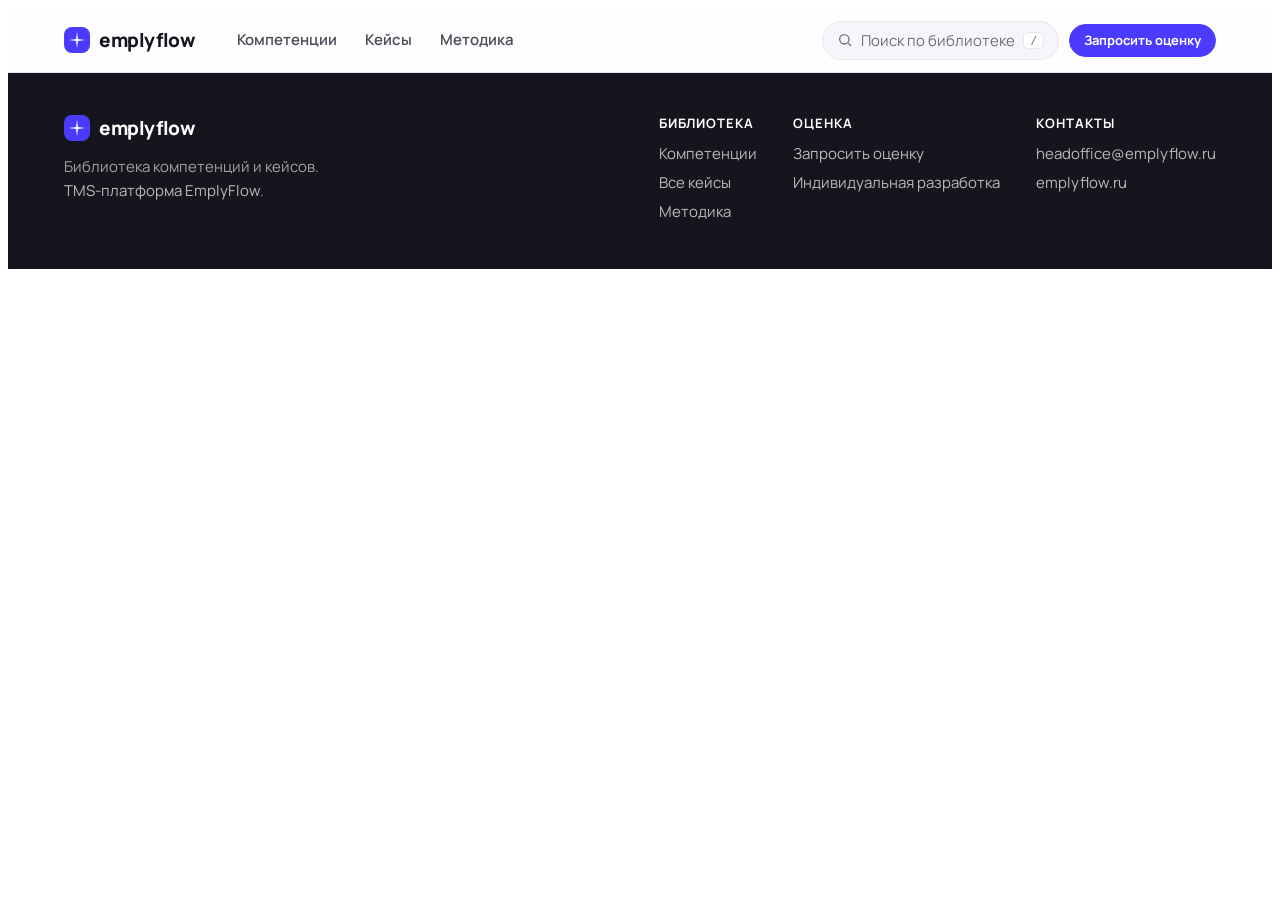
==== index.html @ b5dbe4a8 "Expand methodology page intro with development process detail Co-authored-by: Cursor <cursoragent@cu" ====
<!DOCTYPE html>
<!-- ============================================================================
  EmplyFlow Competency Hub — path routing under /hub/ (History API)
  ----------------------------------------------------------------------------
  Контент: hub-data.js (window.HUB_DATA). Публичный URL: https://emplyflow.ru/hub/
  Prerender: node scripts/prerender-hub.mjs
  ============================================================================ -->
<html lang="ru">
<head>
<meta charset="utf-8">
<meta name="viewport" content="width=device-width, initial-scale=1">
<title>Библиотека компетенций и кейсов для оценки персонала — EmplyFlow</title>
<meta name="description" content="Готовые модели компетенций, поведенческие индикаторы и рабочие ситуации для оценки сотрудников и руководителей в HR и T&D.">
<link rel="canonical" href="https://emplyflow.ru/hub/">
<meta property="og:type" content="website">
<meta property="og:site_name" content="EmplyFlow">
<meta property="og:locale" content="ru_RU">
<meta property="og:image" content="https://emplyflow.ru/hub/assets/og-default.png">
<meta name="google-site-verification" content="__GSC_TOKEN__">
<meta name="yandex-verification" content="__YV_TOKEN__">
<meta name="twitter:title" content="Библиотека компетенций и кейсов для оценки персонала — EmplyFlow">
<meta name="twitter:description" content="Готовые модели компетенций, поведенческие индикаторы и рабочие ситуации для оценки сотрудников и руководителей в HR и T&D.">
<meta name="twitter:image" content="https://emplyflow.ru/hub/assets/og-default.png">
<meta name="theme-color" content="#4a3bff">
<link rel="icon" href="/hub/assets/favicon.svg" type="image/svg+xml">
<link rel="icon" href="/hub/assets/favicon-32.png" sizes="32x32" type="image/png">
<link rel="icon" href="/hub/assets/favicon-16.png" sizes="16x16" type="image/png">
<link rel="apple-touch-icon" href="/hub/assets/apple-touch-icon.png">
<link rel="manifest" href="/hub/manifest.webmanifest">
<meta property="og:url" content="https://emplyflow.ru/hub/">
<meta property="og:title" content="Библиотека компетенций и кейсов для оценки персонала — EmplyFlow">
<meta property="og:description" content="Готовые модели компетенций, поведенческие индикаторы и рабочие ситуации для оценки сотрудников и руководителей в HR и T&D.">
<meta name="twitter:card" content="summary_large_image">
<link rel="preconnect" href="https://fonts.googleapis.com">
<link rel="preconnect" href="https://fonts.gstatic.com" crossorigin>
<link href="https://fonts.googleapis.com/css2?family=Manrope:wght@400;500;600;700;800&display=swap" rel="stylesheet">
<style>
/* ======================= TOKENS (see design-system.html §02) ======================= */
#efhub{
  --bg:#ffffff; --surface:#f6f6fa; --surface-2:#eeeef4;
  --ink:#16151d; --ink-2:#4c4b57; --ink-3:#6f6e7b; --line:#e6e6ee; --line-strong:#d5d5e0;
  --accent:#4a3bff; --accent-deep:#3a2cf0; --accent-tint:#edecff; --accent-ink:#2c22b8;
  --neutral-btn-bg:#16151d; --neutral-btn-ink:#ffffff;
  --k-ai:#0f9d94;--k-ai-tint:#e0f3f1;--k-ai-ink:#0b7a73;
  --k-crit:#4a72d0;--k-crit-tint:#e8edf9;--k-crit-ink:#3857a8;
  --k-adapt:#17a877;--k-adapt-tint:#e1f4ec;--k-adapt-ink:#10805a;
  --k-comm:#d55d76;--k-comm-tint:#fbe8ec;--k-comm-ink:#b03e57;
  --k-team:#7d5fd1;--k-team-tint:#eee9fb;--k-team-ink:#5f43ab;
  --f-hero:clamp(30px,5vw,46px);--f-h1:clamp(28px,4vw,40px);--f-h2:clamp(22px,2.4vw,28px);
  --f-h3:20px;--f-h4:17px;--f-body:17px;--f-sm:15px;--f-cap:13px;--f-eye:12px;
  --r-sm:10px;--r-md:14px;--r-lg:18px;--r-pill:999px;
  --measure:680px;
  --shadow-card:0 1px 2px rgba(20,18,45,.04),0 8px 24px -12px rgba(20,18,45,.18);
  --shadow-pop:0 12px 40px -8px rgba(20,18,45,.28);
  --ease:cubic-bezier(.2,.7,.2,1);
}
/* ======================= RESET (scoped) ======================= */
#efhub *{box-sizing:border-box}
#efhub{font-family:'Manrope',system-ui,-apple-system,'Segoe UI',Roboto,sans-serif;font-size:var(--f-body);
  line-height:1.6;color:var(--ink);background:var(--surface);-webkit-font-smoothing:antialiased}
#efhub h1,#efhub h2,#efhub h3,#efhub h4,#efhub h5,#efhub p{margin:0}
#efhub a{color:var(--accent-ink);text-decoration:none;cursor:pointer}
#efhub a:hover{color:var(--accent-deep)}
#efhub img{max-width:100%;display:block}
#efhub button{font-family:inherit}
#efhub :focus-visible{outline:2.5px solid var(--accent);outline-offset:2px;border-radius:6px}
#efhub ::selection{background:var(--accent-tint)}

/* ======================= TYPE ======================= */
#efhub .h-hero{font-size:var(--f-hero);font-weight:800;line-height:1.05;letter-spacing:-.02em}
#efhub .h1{font-size:var(--f-h1);font-weight:800;line-height:1.1;letter-spacing:-.02em}
#efhub .h2{font-size:var(--f-h2);font-weight:700;line-height:1.15;letter-spacing:-.01em}
#efhub .h3{font-size:var(--f-h3);font-weight:700;line-height:1.25}
#efhub .h4{font-size:var(--f-h4);font-weight:700;line-height:1.3}
#efhub .sm{font-size:var(--f-sm)} #efhub .cap{font-size:var(--f-cap);color:var(--ink-3)}
#efhub .eyebrow{font-size:var(--f-eye);font-weight:700;letter-spacing:.12em;text-transform:uppercase;color:var(--ink-3)}
#efhub .muted{color:var(--ink-2)} #efhub .measure{max-width:var(--measure)}

/* ======================= BUTTONS (visual code) ======================= */
#efhub .btn{display:inline-flex;align-items:center;justify-content:center;gap:8px;font-weight:700;
  font-size:var(--f-sm);line-height:1;padding:12px 18px;border-radius:var(--r-pill);border:1.5px solid transparent;
  cursor:pointer;white-space:nowrap;transition:all .15s var(--ease)}
#efhub .btn:active{transform:scale(.98)}
#efhub .btn svg{width:17px;height:17px;flex:none}
#efhub .btn--accent{background:var(--accent);color:#fff;border-color:var(--accent)}
#efhub .btn--accent:hover{background:var(--accent-deep);border-color:var(--accent-deep);color:#fff}
#efhub .btn--neutral{background:var(--neutral-btn-bg);color:#fff}
#efhub .btn--neutral:hover{background:#000;color:#fff}
#efhub .btn--ghost{background:transparent;color:var(--ink);border-color:var(--line-strong)}
#efhub .btn--ghost:hover{background:var(--surface-2);color:var(--ink)}
#efhub .btn--sm{padding:9px 14px;font-size:var(--f-cap)}
#efhub .btn--block{width:100%}

/* ======================= LABELS / CHIPS ======================= */
#efhub .klabel{display:inline-flex;align-items:center;gap:7px;font-size:var(--f-cap);font-weight:700;
  padding:4px 10px 4px 8px;border-radius:var(--r-pill);line-height:1.25;white-space:normal;max-width:100%;text-align:left;hyphens:auto}
#efhub .kdot{width:9px;height:9px;border-radius:50%;flex:none}
#efhub .k-ai{background:var(--k-ai-tint);color:var(--k-ai-ink)} #efhub .k-ai .kdot{background:var(--k-ai)}
#efhub .k-crit{background:var(--k-crit-tint);color:var(--k-crit-ink)} #efhub .k-crit .kdot{background:var(--k-crit)}
#efhub .k-adapt{background:var(--k-adapt-tint);color:var(--k-adapt-ink)} #efhub .k-adapt .kdot{background:var(--k-adapt)}
#efhub .k-comm{background:var(--k-comm-tint);color:var(--k-comm-ink)} #efhub .k-comm .kdot{background:var(--k-comm)}
#efhub .k-team{background:var(--k-team-tint);color:var(--k-team-ink)} #efhub .k-team .kdot{background:var(--k-team)}
#efhub .chip{display:inline-flex;align-items:center;gap:6px;font-size:var(--f-cap);font-weight:600;
  padding:5px 11px;border-radius:var(--r-pill);background:var(--surface-2);color:var(--ink-2);line-height:1.3}
#efhub .chip svg{width:14px;height:14px}

/* ======================= CARDS ======================= */
#efhub .card{background:var(--bg);border:1px solid var(--line);border-radius:var(--r-lg);box-shadow:var(--shadow-card)}
#efhub .comp-card{position:relative;display:flex;flex-direction:column;gap:13px;padding:22px;overflow:hidden;
  transition:transform .18s var(--ease),box-shadow .18s var(--ease);cursor:pointer}
#efhub .comp-card:hover{transform:translateY(-2px);box-shadow:var(--shadow-pop)}
#efhub .comp-card .accent-edge{position:absolute;top:0;left:0;right:0;height:4px}
#efhub .comp-card h3{font-size:var(--f-h3);font-weight:700;line-height:1.2}
#efhub .comp-card .desc{color:var(--ink-2);font-size:var(--f-sm);line-height:1.5;
  display:-webkit-box;-webkit-line-clamp:2;-webkit-box-orient:vertical;overflow:hidden}
#efhub .comp-card .meta{display:flex;flex-wrap:wrap;gap:6px 14px;font-size:var(--f-cap);color:var(--ink-3);font-weight:600}
#efhub .comp-card .meta b{color:var(--ink);font-weight:700}
#efhub .comp-card .actions{display:flex;gap:8px;margin-top:auto;padding-top:4px;flex-wrap:wrap}
#efhub .case-card{display:flex;flex-direction:column;gap:11px;padding:18px;min-width:0;max-width:100%;overflow:hidden;transition:transform .18s var(--ease),box-shadow .18s var(--ease);cursor:pointer}
#efhub .case-card:hover{transform:translateY(-2px);box-shadow:var(--shadow-pop)}
#efhub .case-card h4{font-size:var(--f-h4);font-weight:700;line-height:1.3;overflow-wrap:anywhere;
  display:-webkit-box;-webkit-line-clamp:2;-webkit-box-orient:vertical;overflow:hidden}
#efhub .case-card .cdesc{color:var(--ink-2);font-size:var(--f-sm);line-height:1.5;overflow-wrap:anywhere;
  display:-webkit-box;-webkit-line-clamp:2;-webkit-box-orient:vertical;overflow:hidden}
#efhub .case-card .chips{display:flex;flex-wrap:wrap;gap:6px}
#efhub .case-card .cfoot{display:flex;align-items:center;justify-content:space-between;gap:10px;margin-top:auto;padding-top:4px;flex-wrap:wrap}
#efhub .case-card .time{display:inline-flex;align-items:center;gap:5px;font-size:var(--f-cap);color:var(--ink-3);font-weight:600}
#efhub .case-card .time svg{width:14px;height:14px}
#efhub .case-card .learn{font-size:var(--f-sm);font-weight:700;color:var(--ink);display:inline-flex;align-items:center;gap:5px}
#efhub .case-card:hover .learn{color:#000}

/* ======================= APP SHELL ======================= */
#efhub .wrap{max-width:1200px;margin:0 auto;padding:0 24px}
#efhub .nav{position:sticky;top:0;z-index:30;background:rgba(255,255,255,.82);backdrop-filter:blur(12px);border-bottom:1px solid var(--line)}
#efhub .nav__in{max-width:1200px;margin:0 auto;padding:12px 24px;display:flex;align-items:center;gap:22px;min-width:0}
#efhub .brand{display:flex;align-items:center;gap:9px;font-weight:800;font-size:19px;letter-spacing:-.02em;color:var(--ink)}
#efhub .brand:hover{color:var(--ink)}
#efhub .brand .mk{width:26px;height:26px;border-radius:8px;background:var(--accent);display:grid;place-items:center;color:#fff}
#efhub .brand .mk svg{width:16px;height:16px}
#efhub .nav__links{display:flex;gap:4px;margin-left:8px;min-width:0;flex-shrink:1}
#efhub .nav__links a{color:var(--ink-2);font-weight:600;font-size:var(--f-sm);padding:8px 12px;border-radius:var(--r-sm)}
#efhub .nav__links a:hover{background:var(--surface-2);color:var(--ink)}
#efhub .nav__links a.on{color:var(--ink);background:var(--surface-2)}
#efhub .nav__right{margin-left:auto;display:flex;align-items:center;gap:10px;flex-shrink:0;min-width:0}
#efhub .nav__search{display:flex;align-items:center;gap:8px;background:var(--surface);border:1px solid var(--line);
  border-radius:var(--r-pill);padding:8px 14px;color:var(--ink-3);font-size:var(--f-sm);cursor:pointer;min-width:230px;max-width:100%;white-space:nowrap;flex-shrink:0}
#efhub .nav__cta{flex-shrink:0}
#efhub .nav__search span{overflow:hidden;text-overflow:ellipsis}
#efhub .nav__search:hover{border-color:var(--line-strong)}
#efhub .nav__search svg{width:16px;height:16px}
#efhub .nav__search kbd{margin-left:auto;font-size:11px;background:#fff;border:1px solid var(--line);border-radius:5px;padding:1px 6px;font-family:ui-monospace,Menlo,monospace}
#efhub .nav__burger{display:none}

/* ======================= SECTIONS ======================= */
#efhub .sec{padding:46px 0}
#efhub .sec--tight{padding:32px 0}
#efhub .sec-head{display:flex;align-items:flex-end;justify-content:space-between;gap:16px;margin-bottom:22px;flex-wrap:wrap}
#efhub .sec-head .lead{max-width:var(--measure)}
#efhub .sec-head h2{margin-bottom:6px}
#efhub .sec-head p{color:var(--ink-2);font-size:var(--f-sm)}
#efhub .link-more{font-weight:700;font-size:var(--f-sm);display:inline-flex;align-items:center;gap:5px;white-space:nowrap}

/* ---- HERO ---- */
#efhub .hero{background:linear-gradient(180deg,#fff,var(--surface));border-bottom:1px solid var(--line)}
#efhub .hero__in{display:grid;grid-template-columns:1.15fr .85fr;gap:48px;align-items:center;padding:56px 0 52px}
#efhub .hero h1{margin-bottom:16px}
#efhub .hero .sub{font-size:var(--f-h4);color:var(--ink-2);line-height:1.5;max-width:560px;margin-bottom:22px;font-weight:500}
#efhub .proof{display:flex;gap:26px;margin-bottom:24px;flex-wrap:wrap}
#efhub .proof .p b{display:block;font-size:32px;font-weight:800;line-height:1;letter-spacing:-.02em}
#efhub .proof .p span{font-size:var(--f-cap);color:var(--ink-3);font-weight:600}
#efhub .searchbar{display:flex;align-items:center;gap:10px;background:#fff;border:1.5px solid var(--line-strong);
  border-radius:var(--r-pill);padding:6px 6px 6px 18px;max-width:520px;margin-bottom:18px;box-shadow:var(--shadow-card)}
#efhub .searchbar svg{width:19px;height:19px;color:var(--ink-3);flex:none}
#efhub .searchbar input{flex:1;border:none;outline:none;font:inherit;font-size:var(--f-sm);background:transparent;color:var(--ink);min-width:0}
#efhub .hero__cta{display:flex;gap:10px;flex-wrap:wrap}
/* hero product preview (schematic indicator card — "показываем продукт") */
#efhub .preview{background:#fff;border:1px solid var(--line);border-radius:var(--r-lg);box-shadow:var(--shadow-pop);overflow:hidden}
#efhub .preview__top{padding:14px 18px;border-bottom:1px solid var(--line);display:flex;align-items:center;gap:10px;background:var(--surface)}
#efhub .preview__num{width:30px;height:30px;border-radius:8px;background:var(--k-ai-tint);color:var(--k-ai-ink);display:grid;place-items:center;font-weight:800;font-size:var(--f-cap)}
#efhub .preview__b{padding:16px 18px}
#efhub .preview__b .lab{font-size:11px;font-weight:700;text-transform:uppercase;letter-spacing:.08em;color:var(--ink-3);margin:12px 0 6px}
#efhub .preview__b .lab:first-child{margin-top:0}
#efhub .preview__b ul{margin:0;padding-left:16px;color:var(--ink-2);font-size:var(--f-sm)}
#efhub .preview__b li{margin-bottom:3px}
#efhub .mini-tabs{display:inline-flex;padding:3px;background:var(--surface-2);border-radius:var(--r-pill);gap:2px;margin-top:2px}
#efhub .mini-tabs span{font-size:11px;font-weight:700;padding:5px 12px;border-radius:var(--r-pill);color:var(--ink-3)}
#efhub .mini-tabs span.on{background:#fff;color:var(--ink);box-shadow:0 1px 3px rgba(20,18,45,.12)}
#efhub .preview__tag{position:absolute;font-size:11px}

/* ---- competency grid ---- */
#efhub .comp-grid{display:grid;grid-template-columns:repeat(3,1fr);gap:16px}

/* ---- popular strip ---- */
#efhub .hstrip{display:flex;gap:16px;overflow-x:auto;padding:4px 24px 16px;margin:0 -24px;scroll-snap-type:x mandatory}
#efhub .hstrip::-webkit-scrollbar{height:8px}
#efhub .hstrip::-webkit-scrollbar-thumb{background:var(--line-strong);border-radius:8px}
#efhub .hstrip .case-card{min-width:310px;max-width:310px;scroll-snap-align:start}

/* ---- подборки ---- */
#efhub .tiles{display:grid;grid-template-columns:repeat(5,1fr);gap:12px}
#efhub .tile{display:flex;flex-direction:column;justify-content:space-between;gap:18px;min-height:120px;
  padding:18px;border-radius:var(--r-md);background:#fff;border:1px solid var(--line);transition:all .16s var(--ease);color:var(--ink)}
#efhub .tile:hover{transform:translateY(-2px);box-shadow:var(--shadow-pop);color:var(--ink);border-color:var(--line-strong)}
#efhub .tile .tt{font-weight:700;font-size:var(--f-sm);line-height:1.3}
#efhub .tile .ar{width:30px;height:30px;border-radius:50%;background:var(--surface-2);display:grid;place-items:center;color:var(--ink);align-self:flex-start}
#efhub .tile .ar svg{width:16px;height:16px}

/* ---- методика ---- */
#efhub .method{display:grid;grid-template-columns:repeat(3,1fr);gap:16px;counter-reset:m}
#efhub .mstep{position:relative;padding:22px;background:#fff;border:1px solid var(--line);border-radius:var(--r-md)}
#efhub .mstep .mn{width:34px;height:34px;border-radius:10px;background:var(--ink);color:#fff;display:grid;place-items:center;font-weight:800;margin-bottom:12px}
#efhub .mstep h4{margin-bottom:6px}
#efhub .mstep p{font-size:var(--f-sm);color:var(--ink-2)}
#efhub .mstep .arrow{position:absolute;right:-19px;top:50%;transform:translateY(-50%);z-index:2;color:var(--line-strong);background:var(--surface);border-radius:50%}
#efhub .mstep .arrow svg{width:22px;height:22px}

/* ---- CTA + report (from design-system) ---- */
#efhub .cta{position:relative;background:var(--ink);color:#fff;border-radius:var(--r-lg);padding:34px;overflow:hidden;max-width:100%;box-sizing:border-box}
#efhub .cta .eyebrow{color:var(--accent-tint);opacity:.95}
#efhub .cta h3{color:#fff;font-size:var(--f-h2);font-weight:800;letter-spacing:-.01em;margin:8px 0 10px;max-width:560px}
#efhub .cta p{color:rgba(255,255,255,.72);max-width:560px;font-size:var(--f-sm)}
#efhub .cta .cta__actions{display:flex;flex-wrap:wrap;gap:10px;margin-top:20px}
#efhub .cta__glow{position:absolute;right:-60px;top:-60px;width:280px;height:280px;border-radius:50%;background:radial-gradient(circle,rgba(74,59,255,.55),transparent 70%);pointer-events:none;z-index:0}
#efhub .ai-2col{display:grid;grid-template-columns:1fr 1fr;gap:28px;align-items:center;min-width:0;width:100%;position:relative;z-index:1}
#efhub .ai-2col > *{min-width:0;max-width:100%}
#efhub .ai-steps{display:flex;flex-direction:column;gap:14px;margin:18px 0 22px}
#efhub .ai-steps .st{display:flex;gap:12px;align-items:flex-start}
#efhub .ai-steps .st .d{width:26px;height:26px;border-radius:50%;background:var(--accent-tint);color:var(--accent-ink);display:grid;place-items:center;font-weight:800;font-size:var(--f-cap);flex:none}
#efhub .ai-steps .st p{font-size:var(--f-sm);color:var(--ink-2)}
#efhub .report{background:var(--bg);border:1px solid var(--line);border-radius:var(--r-lg);overflow:hidden;box-shadow:var(--shadow-pop);color:var(--ink);min-width:0;max-width:100%;box-sizing:border-box}
#efhub .report__bar{display:flex;align-items:center;justify-content:space-between;gap:10px;padding:14px 18px;background:var(--surface);border-bottom:1px solid var(--line);flex-wrap:wrap}
#efhub .report__who{display:flex;align-items:center;gap:10px;min-width:0;flex:1 1 180px}
#efhub .report__who > div{min-width:0}
#efhub .report__ava{width:34px;height:34px;border-radius:50%;background:var(--accent-tint);color:var(--accent-ink);display:grid;place-items:center;font-weight:800;font-size:var(--f-cap);flex:none}
#efhub .report__badge{font-size:11px;font-weight:700;padding:4px 9px;border-radius:var(--r-pill);background:var(--accent);color:#fff;flex-shrink:0;white-space:nowrap}
#efhub .report__body{padding:16px 18px;min-width:0}
#efhub .rrow{display:grid;grid-template-columns:minmax(0,1fr) minmax(48px,64px) minmax(68px,82px);gap:8px 10px;align-items:center;padding:8px 0;border-bottom:1px solid var(--line)}
#efhub .rrow .rname{font-size:var(--f-cap);font-weight:600;line-height:1.3;color:var(--ink);overflow-wrap:anywhere}
#efhub .rbar{height:7px;border-radius:var(--r-pill);background:var(--surface-2);overflow:hidden}
#efhub .rbar span{display:block;height:100%;border-radius:var(--r-pill)}
#efhub .rlvl{font-size:11px;font-weight:700;text-align:right}
#efhub .rcols{display:grid;grid-template-columns:1fr 1fr;gap:10px;margin-top:14px}
#efhub .rcol{padding:12px;border-radius:var(--r-md);font-size:var(--f-cap);line-height:1.45}
#efhub .rcol.strong{background:var(--k-adapt-tint)} #efhub .rcol.grow{background:var(--k-team-tint)}
#efhub .rcol h5{margin:0 0 6px;font-size:11px;font-weight:800;text-transform:uppercase;letter-spacing:.06em}
#efhub .rcol.strong h5{color:var(--k-adapt-ink)} #efhub .rcol.grow h5{color:var(--k-team-ink)}
#efhub .rcol ul{margin:0;padding-left:15px;color:var(--ink-2)} #efhub .rcol li{margin-bottom:3px}

/* ---- FAQ ---- */
#efhub .faq{max-width:820px;margin:0 auto}
#efhub .qa{border-bottom:1px solid var(--line)}
#efhub .qa button{width:100%;display:flex;align-items:center;justify-content:space-between;gap:16px;text-align:left;
  padding:18px 0;background:none;border:none;cursor:pointer;font:inherit;font-size:var(--f-h4);font-weight:700;color:var(--ink)}
#efhub .qa .qi{flex:none;color:var(--ink-3);transition:transform .2s var(--ease)}
#efhub .qa[data-open="true"] .qi{transform:rotate(45deg)}
#efhub .qa .ans{display:none;padding:0 0 18px;color:var(--ink-2);font-size:var(--f-sm);max-width:var(--measure)}
#efhub .qa[data-open="true"] .ans{display:block}

/* ---- footer ---- */
#efhub .foot{background:var(--ink);color:rgba(255,255,255,.7);padding:40px 0}
#efhub .foot__in{display:flex;justify-content:space-between;gap:24px;flex-wrap:wrap;align-items:flex-start}
#efhub .foot .brand{color:#fff}
#efhub .foot a{color:rgba(255,255,255,.7)} #efhub .foot a:hover{color:#fff}
#efhub .foot__nav{display:flex;gap:36px;flex-wrap:wrap;font-size:var(--f-sm)}
#efhub .foot__nav b{display:block;color:#fff;margin-bottom:8px;font-size:var(--f-cap);text-transform:uppercase;letter-spacing:.08em}
#efhub .foot__nav a{display:block;margin-bottom:5px}

/* ---- search overlay ---- */
#efhub .ov{position:fixed;inset:0;z-index:60;display:none;background:rgba(20,18,45,.5);backdrop-filter:blur(4px);padding:80px 20px 20px}
#efhub .ov.on{display:block}
#efhub .ov__box{max-width:640px;margin:0 auto;background:#fff;border-radius:var(--r-lg);box-shadow:var(--shadow-pop);overflow:hidden;max-height:78vh;display:flex;flex-direction:column}
#efhub .ov__in{display:flex;align-items:center;gap:12px;padding:16px 20px;border-bottom:1px solid var(--line)}
#efhub .ov__in svg{width:20px;height:20px;color:var(--ink-3)}
#efhub .ov__in input{flex:1;border:none;outline:none;font:inherit;font-size:var(--f-h4);background:transparent}
#efhub .ov__in .esc{font-size:11px;background:var(--surface-2);border-radius:5px;padding:3px 7px;color:var(--ink-3);font-family:ui-monospace,Menlo,monospace}
#efhub .ov__res{overflow-y:auto;padding:8px}
#efhub .ov__grp{font-size:11px;font-weight:800;text-transform:uppercase;letter-spacing:.08em;color:var(--ink-3);padding:12px 12px 6px}
#efhub .ov__item{display:flex;align-items:center;gap:12px;padding:10px 12px;border-radius:var(--r-sm);cursor:pointer}
#efhub .ov__item:hover,#efhub .ov__item.sel{background:var(--surface)}
#efhub .ov__item .oi-t{font-weight:600;font-size:var(--f-sm)}
#efhub .ov__item .oi-s{font-size:var(--f-cap);color:var(--ink-3);display:-webkit-box;-webkit-line-clamp:1;-webkit-box-orient:vertical;overflow:hidden}
#efhub .ov__empty{padding:26px 20px;text-align:center}
#efhub .ov__empty p{color:var(--ink-2);font-size:var(--f-sm);margin-bottom:14px;max-width:420px;margin-inline:auto}

/* ---- sticky mobile CTA ---- */
#efhub .smcta{position:fixed;left:0;right:0;bottom:0;z-index:25;padding:12px 16px calc(12px + env(safe-area-inset-bottom));
  background:rgba(255,255,255,.94);backdrop-filter:blur(10px);border-top:1px solid var(--line);
  transform:translateY(120%);transition:transform .28s var(--ease);display:none}
#efhub .smcta.on{transform:translateY(0)}

/* ---- generic placeholder (routes built in later steps) ---- */
#efhub .ph{max-width:640px;margin:60px auto;text-align:center;padding:40px;background:#fff;border:1px dashed var(--line-strong);border-radius:var(--r-lg)}
#efhub .ph .badge{display:inline-block;font-size:var(--f-cap);font-weight:700;color:var(--accent-ink);background:var(--accent-tint);padding:4px 12px;border-radius:var(--r-pill);margin-bottom:14px}

/* ======================= COMPETENCY PAGE ======================= */
#efhub .crumbs{display:flex;flex-wrap:wrap;align-items:center;gap:7px;font-size:var(--f-cap);color:var(--ink-3);margin-bottom:16px}
#efhub .crumbs a{color:var(--ink-3);font-weight:600} #efhub .crumbs a:hover{color:var(--ink)}
#efhub .crumbs .sep{opacity:.5}
#efhub .chead{border-bottom:1px solid var(--line);background:linear-gradient(180deg,#fff,var(--surface))}
#efhub .chead__in{padding:28px 0 30px}
#efhub .chead h1{margin:12px 0 10px}
#efhub .chead .sub{font-size:var(--f-h4);color:var(--ink-2);max-width:720px;margin-bottom:16px;font-weight:500;line-height:1.5}
#efhub .cmetrics{display:flex;flex-wrap:wrap;gap:8px 18px;font-size:var(--f-sm);color:var(--ink-3);font-weight:600;margin-bottom:20px}
#efhub .cmetrics b{color:var(--ink)}
#efhub .chead__cta{display:flex;gap:10px;flex-wrap:wrap}
#efhub .clayout{display:grid;grid-template-columns:1fr 264px;gap:40px;align-items:start;padding:36px 0}
#efhub .cmain{min-width:0;max-width:760px}
#efhub .cblock{margin-bottom:36px;scroll-margin-top:76px}
#efhub .cblock>h2{margin-bottom:14px}
#efhub .cblock .measure p+p{margin-top:12px}
#efhub .cblock .measure{color:var(--ink-2)}
#efhub .whylist{list-style:none;margin:0;padding:0;display:flex;flex-direction:column;gap:12px}
#efhub .whylist li{display:flex;gap:12px;padding:14px 16px;background:#fff;border:1px solid var(--line);border-radius:var(--r-md);font-size:var(--f-sm);color:var(--ink-2)}
#efhub .whylist li .bullet{flex:none;width:8px;height:8px;border-radius:50%;background:var(--accent);margin-top:8px}
#efhub .applies{display:flex;flex-wrap:wrap;gap:8px}
#efhub .applies .chip{background:var(--surface-2);color:var(--ink-2);font-weight:600;padding:7px 13px;font-size:var(--f-sm)}

/* accordion */
#efhub .acc{border:1px solid var(--line);border-radius:var(--r-md);overflow:hidden;background:var(--bg)}
#efhub .acc+.acc{margin-top:10px}
#efhub .acc__head{display:flex;align-items:center;gap:14px;width:100%;text-align:left;padding:15px 18px;background:transparent;border:none;cursor:pointer;color:var(--ink);font:inherit}
#efhub .acc__head:hover{background:var(--surface)}
#efhub .acc__num{width:30px;height:30px;border-radius:8px;background:var(--surface-2);display:grid;place-items:center;font-size:var(--f-cap);font-weight:800;color:var(--ink-2);flex:none}
#efhub .acc__t{flex:1;min-width:0}
#efhub .acc__t .tt{font-size:var(--f-h4);font-weight:700;line-height:1.3}
#efhub .acc__t .ts{font-size:var(--f-sm);color:var(--ink-3);line-height:1.4;display:-webkit-box;-webkit-line-clamp:1;-webkit-box-orient:vertical;overflow:hidden}
#efhub .acc__chev{flex:none;color:var(--ink-3);transition:transform .2s var(--ease)}
#efhub .acc[data-open="true"] .acc__chev{transform:rotate(180deg)}
#efhub .acc__body{display:none;padding:2px 18px 20px 62px}
#efhub .acc[data-open="true"] .acc__body{display:block}
#efhub .acc__body>p{color:var(--ink-2);margin-bottom:12px}
#efhub .acc__body .lab{font-size:var(--f-cap);font-weight:700;text-transform:uppercase;letter-spacing:.08em;color:var(--ink-3);margin:16px 0 7px}
#efhub .acc__body ul{margin:0;padding-left:18px;color:var(--ink-2)}
#efhub .acc__body li{margin-bottom:4px}
#efhub .ltabs{display:inline-flex;padding:3px;background:var(--surface-2);border-radius:var(--r-pill);gap:2px;margin-top:4px}
#efhub .ltab{font:inherit;font-size:var(--f-cap);font-weight:700;padding:7px 15px;border-radius:var(--r-pill);border:none;background:transparent;color:var(--ink-3);cursor:pointer;transition:all .15s}
#efhub .ltab[aria-selected="true"]{background:#fff;color:var(--ink);box-shadow:0 1px 3px rgba(20,18,45,.12)}
#efhub .lpanel{margin-top:12px;padding:14px 16px;background:var(--surface);border-radius:var(--r-md);border-left:3px solid var(--line-strong);color:var(--ink-2);font-size:var(--f-sm);line-height:1.55}
#efhub .lpanel[data-lvl="low"]{border-left-color:#c9c9d4}
#efhub .lpanel[data-lvl="base"]{border-left-color:var(--k-crit)}
#efhub .lpanel[data-lvl="adv"]{border-left-color:var(--k-adapt)}

/* level summary table */
#efhub .ltable{border:1px solid var(--line);border-radius:var(--r-md);overflow:hidden;background:#fff}
#efhub .ltrow{display:grid;grid-template-columns:1.1fr 1fr 1fr 1fr;border-bottom:1px solid var(--line)}
#efhub .ltrow:last-child{border-bottom:none}
#efhub .ltrow.head{background:var(--surface)}
#efhub .ltrow.head .lt-c{font-size:var(--f-cap);font-weight:800;text-transform:uppercase;letter-spacing:.05em;color:var(--ink-3)}
#efhub .lt-c{padding:12px 14px;font-size:var(--f-cap);line-height:1.45;color:var(--ink-2);border-left:1px solid var(--line)}
#efhub .lt-c:first-child{border-left:none}
#efhub .lt-c.ind{font-weight:700;color:var(--ink);font-size:var(--f-sm);background:var(--surface)}
#efhub .lt-c .m{display:none}
#efhub .ltnote{font-size:var(--f-cap);color:var(--ink-3);margin-top:10px}

/* local case filter on competency page */
#efhub .cfilter{display:flex;flex-wrap:wrap;gap:16px 22px;padding:16px 18px;background:var(--surface);border:1px solid var(--line);border-radius:var(--r-md);margin-bottom:18px}
#efhub .cfilter .grp{display:flex;flex-direction:column;gap:7px}
#efhub .cfilter .grp>span{font-size:11px;font-weight:800;text-transform:uppercase;letter-spacing:.06em;color:var(--ink-3)}
#efhub .cfilter .opts{display:flex;flex-wrap:wrap;gap:6px}
#efhub .pill{font:inherit;font-size:var(--f-cap);font-weight:600;padding:6px 12px;border-radius:var(--r-pill);border:1.5px solid var(--line-strong);background:#fff;color:var(--ink-2);cursor:pointer;transition:all .12s}
#efhub .pill:hover{border-color:var(--ink-3)}
#efhub .pill[aria-pressed="true"]{border-color:var(--accent);background:var(--accent-tint);color:var(--accent-ink)}
#efhub .ccase-grid{display:grid;grid-template-columns:repeat(2,1fr);gap:14px}
#efhub .ccase-empty{padding:26px;text-align:center;border:1px dashed var(--line-strong);border-radius:var(--r-md);color:var(--ink-2);font-size:var(--f-sm)}

/* inline commercial */
#efhub .cta-inline{display:flex;align-items:center;justify-content:space-between;gap:20px;flex-wrap:wrap;background:var(--accent-tint);border:1px solid #d9d6ff;border-radius:var(--r-md);padding:20px 24px;min-width:0;max-width:100%;box-sizing:border-box}
#efhub .cta-inline .txt{font-weight:700;color:var(--accent-ink);min-width:0;flex:1 1 220px}
#efhub .cta-inline .txt span{display:block;font-weight:500;color:var(--ink-2);font-size:var(--f-sm)}
#efhub .cta-inline .btn{flex:none;max-width:100%}
#efhub .code-demo{display:grid;grid-template-columns:minmax(0,1fr) minmax(0,1fr);gap:16px;min-width:0;width:100%}
#efhub .code-demo > *{min-width:0;max-width:100%;box-sizing:border-box;overflow-wrap:anywhere}

/* sticky TOC */
#efhub .toc{position:sticky;top:76px}
#efhub .toc__card{background:#fff;border:1px solid var(--line);border-radius:var(--r-md);padding:16px;box-shadow:var(--shadow-card)}
#efhub .toc__card .eyebrow{margin-bottom:10px}
#efhub .toc__card a{display:block;font-size:var(--f-sm);color:var(--ink-2);font-weight:600;padding:6px 0;border-radius:6px}
#efhub .toc__card a:hover{color:var(--ink)}
#efhub .toc__card a.on{color:var(--accent-ink)}
#efhub .toc__card .btn{margin-top:14px}
#efhub .related-grid{display:grid;grid-template-columns:repeat(2,1fr);gap:14px}
#efhub .rel-card{display:flex;flex-direction:column;gap:8px;padding:18px;cursor:pointer}
#efhub .rel-card:hover{transform:translateY(-2px);box-shadow:var(--shadow-pop)}
#efhub .rel-card .rc-go{margin-top:auto;font-size:var(--f-sm);font-weight:700;color:var(--ink);display:inline-flex;align-items:center;gap:5px}

@media(max-width:960px){
  #efhub .clayout{grid-template-columns:1fr;gap:0}
  #efhub .toc{display:none}
  #efhub .cmain{max-width:none}
  #efhub .ccase-grid,#efhub .related-grid{grid-template-columns:repeat(2,1fr)}
}
@media(max-width:680px){
  #efhub .ccase-grid,#efhub .related-grid{grid-template-columns:1fr}
  #efhub .ltrow.head{display:none}
  #efhub .ltrow{grid-template-columns:1fr;border:1px solid var(--line);border-radius:var(--r-md);margin-bottom:12px}
  #efhub .lt-c{border-left:none;border-top:1px solid var(--line)}
  #efhub .lt-c:first-child{border-top:none}
  #efhub .lt-c.ind{border-radius:var(--r-md) var(--r-md) 0 0}
  #efhub .lt-c .m{display:inline-block;font-weight:800;font-size:11px;text-transform:uppercase;letter-spacing:.05em;margin-right:6px}
  #efhub .lt-c.lv-low .m{color:var(--ink-3)} #efhub .lt-c.lv-base .m{color:var(--k-crit-ink)} #efhub .lt-c.lv-adv .m{color:var(--k-adapt-ink)}
}

/* ======================= CASES CATALOG ======================= */
#efhub .cat__head{border-bottom:1px solid var(--line);background:linear-gradient(180deg,#fff,var(--surface));padding:28px 0 26px}
#efhub .cat__head h1{margin:10px 0 8px}
#efhub .cat__head p{color:var(--ink-2);font-size:var(--f-h4);max-width:640px;font-weight:500}
#efhub .cat{display:grid;grid-template-columns:256px 1fr;gap:32px;align-items:start;padding:28px 0 60px}
#efhub .fpanel{position:sticky;top:76px}
#efhub .fpanel__card{background:#fff;border:1px solid var(--line);border-radius:var(--r-md);box-shadow:var(--shadow-card);overflow:hidden}
#efhub .fpanel__top{display:flex;align-items:center;justify-content:space-between;padding:14px 16px;border-bottom:1px solid var(--line)}
#efhub .fpanel__top b{font-size:var(--f-sm)}
#efhub .fpanel__reset{font-size:var(--f-cap);font-weight:700;color:var(--accent-ink);background:none;border:none;cursor:pointer}
#efhub .fpanel__reset[disabled]{color:var(--ink-3);opacity:.5;cursor:default}
#efhub .fgrp{border-bottom:1px solid var(--line)}
#efhub .fgrp:last-child{border-bottom:none}
#efhub .fgrp__h{width:100%;display:flex;align-items:center;justify-content:space-between;padding:12px 16px;background:none;border:none;cursor:pointer;font:inherit;font-size:var(--f-sm);font-weight:700;color:var(--ink)}
#efhub .fgrp__h .cnt{font-size:var(--f-cap);font-weight:700;color:#fff;background:var(--accent);border-radius:var(--r-pill);padding:1px 8px;margin-left:auto;margin-right:8px}
#efhub .fgrp__h svg{width:16px;height:16px;color:var(--ink-3);transition:transform .2s var(--ease)}
#efhub .fgrp[data-open="false"] .fgrp__h svg{transform:rotate(-90deg)}
#efhub .fgrp__b{padding:0 10px 10px}
#efhub .fgrp[data-open="false"] .fgrp__b{display:none}
#efhub .fval{display:flex;align-items:center;gap:9px;width:100%;text-align:left;font:inherit;font-size:var(--f-sm);padding:7px 8px;border-radius:var(--r-sm);background:transparent;border:none;cursor:pointer;color:var(--ink-2);transition:background .12s}
#efhub .fval:hover{background:var(--surface)}
#efhub .fval .box{width:17px;height:17px;border-radius:5px;border:1.5px solid var(--line-strong);flex:none;display:grid;place-items:center;background:#fff}
#efhub .fval .box svg{width:12px;height:12px;color:#fff;opacity:0}
#efhub .fval .cnt{margin-left:auto;font-size:var(--f-cap);color:var(--ink-3);font-weight:600}
#efhub .fval[aria-checked="true"]{color:var(--ink);font-weight:600}
#efhub .fval[aria-checked="true"] .box{background:var(--accent);border-color:var(--accent)}
#efhub .fval[aria-checked="true"] .box svg{opacity:1}
#efhub .fval[disabled]{opacity:.4;cursor:not-allowed}
#efhub .fval[disabled]:hover{background:transparent}

#efhub .catmain{min-width:0}
#efhub .cattop{display:flex;align-items:center;justify-content:space-between;gap:12px;margin-bottom:14px;flex-wrap:wrap}
#efhub .catcount{font-size:var(--f-sm);color:var(--ink-2);font-weight:600}
#efhub .catcount b{color:var(--ink)}
#efhub .catsort{display:flex;align-items:center;gap:8px}
#efhub .catsort select{font:inherit;font-size:var(--f-cap);font-weight:600;padding:8px 12px;border:1.5px solid var(--line-strong);border-radius:var(--r-pill);background:#fff;color:var(--ink);cursor:pointer}
#efhub .achips{display:flex;flex-wrap:wrap;gap:8px;align-items:center;margin-bottom:18px}
#efhub .achip{display:inline-flex;align-items:center;gap:7px;font-size:var(--f-cap);font-weight:600;padding:5px 6px 5px 11px;border-radius:var(--r-pill);background:var(--accent-tint);color:var(--accent-ink);border:1px solid #d9d6ff}
#efhub .achip button{display:grid;place-items:center;width:18px;height:18px;border:none;border-radius:50%;background:rgba(44,34,184,.12);color:var(--accent-ink);cursor:pointer;padding:0}
#efhub .achip button:hover{background:rgba(44,34,184,.22)}
#efhub .achip button svg{width:11px;height:11px}
#efhub .achips .clearall{font-size:var(--f-cap);font-weight:700;color:var(--accent-ink);background:none;border:none;cursor:pointer}
#efhub .catgrid{display:grid;grid-template-columns:repeat(3,minmax(0,1fr));gap:16px}
#efhub .catempty{grid-column:1/-1;text-align:center;padding:48px 24px;background:#fff;border:1px dashed var(--line-strong);border-radius:var(--r-lg)}
#efhub .catempty .ic{width:52px;height:52px;border-radius:14px;background:var(--surface-2);display:grid;place-items:center;margin:0 auto 14px;color:var(--ink-3)}
#efhub .catempty h3{margin-bottom:8px}
#efhub .catempty p{color:var(--ink-2);font-size:var(--f-sm);max-width:440px;margin:0 auto 18px}
#efhub .catempty .acts{display:flex;gap:10px;justify-content:center;flex-wrap:wrap}

/* mobile filter trigger + bottom-sheet */
#efhub .fbar{display:none;position:sticky;top:60px;z-index:20;background:var(--surface);padding:10px 0;gap:8px}
#efhub .fbar .btn{flex:1}
#efhub .fbar .fbtn{position:relative}
#efhub .fbar .fbtn .cnt{position:absolute;top:-6px;right:-6px;font-size:11px;font-weight:800;background:var(--accent);color:#fff;border-radius:var(--r-pill);min-width:18px;height:18px;display:grid;place-items:center;padding:0 4px}
#efhub .sheet{position:fixed;inset:0;z-index:70;display:none}
#efhub .sheet.on{display:block}
#efhub .sheet__bg{position:absolute;inset:0;background:rgba(20,18,45,.5);backdrop-filter:blur(3px)}
#efhub .sheet__panel{position:absolute;left:0;right:0;bottom:0;max-height:88vh;background:#fff;border-radius:20px 20px 0 0;display:flex;flex-direction:column;transform:translateY(100%);transition:transform .3s var(--ease)}
#efhub .sheet.on .sheet__panel{transform:translateY(0)}
#efhub .sheet__top{display:flex;align-items:center;justify-content:space-between;padding:16px 18px 8px}
#efhub .sheet__grab{position:absolute;top:8px;left:50%;transform:translateX(-50%);width:40px;height:4px;border-radius:4px;background:var(--line-strong)}
#efhub .sheet__body{overflow-y:auto;padding:0 8px}
#efhub .sheet__foot{padding:12px 16px calc(12px + env(safe-area-inset-bottom));border-top:1px solid var(--line);display:flex;gap:10px}
#efhub .sheet__foot .btn{flex:1}

@media(max-width:960px){
  #efhub .cat{grid-template-columns:1fr;gap:0}
  #efhub .fpanel{display:none}
  #efhub .fbar{display:flex}
  #efhub .catgrid{grid-template-columns:repeat(2,1fr)}
}
@media(max-width:680px){
  #efhub .catgrid{grid-template-columns:1fr}
  #efhub .cat__head p{font-size:var(--f-sm)}
}

/* ======================= CASE PAGE ======================= */
#efhub .case__head{border-bottom:1px solid var(--line);background:linear-gradient(180deg,#fff,var(--surface));padding:26px 0 28px}
#efhub .case__head h1{font-size:clamp(26px,3.4vw,36px);font-weight:800;line-height:1.12;letter-spacing:-.02em;margin:12px 0 14px;max-width:820px}
#efhub .case__meta{display:flex;flex-wrap:wrap;gap:8px;align-items:center}
#efhub .case__meta .time{display:inline-flex;align-items:center;gap:5px;font-size:var(--f-cap);color:var(--ink-3);font-weight:600}
#efhub .case__meta .time svg{width:14px;height:14px}
#efhub .caselayout{display:grid;grid-template-columns:minmax(0,1fr) 300px;gap:40px;align-items:start;padding:34px 0 60px}
#efhub .casebody{min-width:0;max-width:720px;font-size:18px;line-height:1.6}
#efhub .casebody h2{font-size:var(--f-h3);font-weight:700;margin:30px 0 12px;letter-spacing:-.01em}
#efhub .casebody>section:first-child h2{margin-top:0}
#efhub .casebody p{color:var(--ink-2)}
#efhub .frame{border:1px solid var(--line);border-left:4px solid var(--k-ai);border-radius:var(--r-md);padding:18px 20px;background:#fff;margin:8px 0}
#efhub .frame .rl{font-size:var(--f-cap);font-weight:800;text-transform:uppercase;letter-spacing:.06em;color:var(--ink-3);margin-bottom:6px}
#efhub .frame p{color:var(--ink);font-size:var(--f-sm)}
#efhub .frame+.frame{margin-top:12px}
#efhub .inputlist{list-style:none;margin:0;padding:0;display:flex;flex-direction:column;gap:0}
#efhub .inputlist li{display:flex;gap:12px;padding:12px 0;border-bottom:1px solid var(--line);font-size:var(--f-sm);color:var(--ink-2)}
#efhub .inputlist li:last-child{border-bottom:none}
#efhub .inputlist li .n{flex:none;width:24px;height:24px;border-radius:7px;background:var(--surface-2);color:var(--ink-2);display:grid;place-items:center;font-size:var(--f-cap);font-weight:800}
#efhub .constraints{display:flex;flex-wrap:wrap;gap:8px}
#efhub .constraint{display:inline-flex;align-items:center;gap:7px;font-size:var(--f-sm);font-weight:600;padding:8px 14px;border-radius:var(--r-md);background:var(--surface);border:1px solid var(--line);color:var(--ink-2)}
#efhub .constraint svg{width:16px;height:16px;color:var(--ink-3);flex:none}
#efhub .checks{list-style:none;margin:0;padding:0;display:flex;flex-direction:column;gap:8px}
#efhub .checks li a{display:flex;align-items:center;gap:10px;padding:12px 14px;background:#fff;border:1px solid var(--line);border-radius:var(--r-md);color:var(--ink);font-size:var(--f-sm);font-weight:600;transition:all .14s var(--ease)}
#efhub .checks li a:hover{border-color:var(--k-ai);background:var(--k-ai-tint);color:var(--k-ai-ink)}
#efhub .checks li a .ci{flex:none;width:26px;height:26px;border-radius:7px;background:var(--k-ai-tint);color:var(--k-ai-ink);display:grid;place-items:center;font-size:11px;font-weight:800}
#efhub .checks li a .go{margin-left:auto;color:var(--ink-3)}
#efhub .fmt{padding:14px 16px;background:var(--surface);border-radius:var(--r-md);font-size:var(--f-sm);color:var(--ink-2)}
#efhub .caseactions{display:flex;gap:10px;flex-wrap:wrap;margin-top:8px}
#efhub .case-aside{position:sticky;top:76px;display:flex;flex-direction:column;gap:16px}
#efhub .case-cta{background:var(--ink);color:#fff;border-radius:var(--r-md);padding:22px;position:relative;overflow:hidden}
#efhub .case-cta .eyebrow{color:var(--accent-tint)}
#efhub .case-cta h3{color:#fff;font-size:var(--f-h4);font-weight:800;margin:8px 0 8px}
#efhub .case-cta p{color:rgba(255,255,255,.72);font-size:var(--f-cap);margin-bottom:16px}
#efhub .case-cta .glow{position:absolute;right:-40px;bottom:-40px;width:160px;height:160px;border-radius:50%;background:radial-gradient(circle,rgba(74,59,255,.5),transparent 70%)}
#efhub .aside-card{background:#fff;border:1px solid var(--line);border-radius:var(--r-md);padding:18px;box-shadow:var(--shadow-card)}
#efhub .aside-card .eyebrow{margin-bottom:10px}
#efhub .aside-card .krow{display:flex;justify-content:space-between;gap:10px;padding:7px 0;border-bottom:1px solid var(--line);font-size:var(--f-sm)}
#efhub .aside-card .krow:last-child{border-bottom:none}
#efhub .aside-card .krow span{color:var(--ink-3)} #efhub .aside-card .krow b{font-weight:600;text-align:right}
#efhub .variants{display:grid;grid-template-columns:repeat(2,1fr);gap:14px}
#efhub .variant{display:flex;flex-direction:column;gap:8px;padding:16px;cursor:pointer}
#efhub .variant:hover{transform:translateY(-2px);box-shadow:var(--shadow-pop)}
#efhub .variant .vdiff{font-size:var(--f-cap);font-weight:700;color:var(--accent-ink);background:var(--accent-tint);padding:3px 9px;border-radius:var(--r-pill);align-self:flex-start}
#efhub .variant h4{font-size:var(--f-sm);font-weight:700;line-height:1.3}
#efhub .toast{position:fixed;bottom:24px;left:50%;transform:translateX(-50%) translateY(20px);background:var(--ink);color:#fff;padding:12px 20px;border-radius:var(--r-pill);font-size:var(--f-sm);font-weight:600;opacity:0;pointer-events:none;transition:all .25s var(--ease);z-index:90}
#efhub .toast.on{opacity:1;transform:translateX(-50%) translateY(0)}
@media(max-width:960px){
  #efhub .caselayout{grid-template-columns:1fr;gap:24px}
  #efhub .case-aside{position:static;order:-1}
  #efhub .casebody{max-width:none}
}
@media(max-width:680px){
  #efhub .casebody{font-size:16px}
  #efhub .variants{grid-template-columns:1fr}
}

/* ======================= LEAD MODAL ======================= */
#efhub .backdrop{position:fixed;inset:0;background:rgba(20,18,45,.55);display:none;z-index:80;padding:20px;backdrop-filter:blur(3px);overflow-y:auto}
#efhub .backdrop.on{display:flex;align-items:flex-start;justify-content:center}
#efhub .modal{width:min(560px,100%);margin:auto;background:#fff;border-radius:var(--r-lg);box-shadow:var(--shadow-pop);overflow:hidden}
#efhub .modal__top{display:flex;align-items:flex-start;justify-content:space-between;gap:12px;padding:22px 24px 8px}
#efhub .modal__x{border:none;background:var(--surface-2);width:32px;height:32px;border-radius:50%;cursor:pointer;display:grid;place-items:center;color:var(--ink-2);flex:none}
#efhub .modal__x:hover{background:var(--line-strong)}
#efhub .modal__steps{display:flex;gap:6px;padding:0 24px 14px}
#efhub .modal__steps .s{flex:1;height:4px;border-radius:var(--r-pill);background:var(--surface-2)}
#efhub .modal__steps .s.on{background:var(--accent)}
#efhub .modal__b{padding:4px 24px 24px}
#efhub .field{margin-bottom:14px}
#efhub .field label{display:block;font-size:var(--f-cap);font-weight:700;margin-bottom:6px;color:var(--ink-2)}
#efhub .field label .req{color:var(--k-comm)}
#efhub .field input,#efhub .field textarea,#efhub .field select{width:100%;font:inherit;font-size:var(--f-sm);padding:11px 13px;border:1.5px solid var(--line-strong);border-radius:var(--r-sm);background:#fff;color:var(--ink)}
#efhub .field textarea{resize:vertical;min-height:72px}
#efhub .field input:focus,#efhub .field textarea:focus,#efhub .field select:focus{border-color:var(--accent);outline:none}
#efhub .field .hint{font-size:var(--f-cap);color:var(--ink-3);margin-top:5px}
#efhub .field .hint.warn{color:var(--k-comm-ink)}
#efhub .field .hint.err{color:#c0392b;font-weight:600}
#efhub .field.invalid input,#efhub .field.invalid textarea{border-color:#c0392b}
#efhub .frow{display:grid;grid-template-columns:1fr 1fr;gap:12px}
#efhub .seg{display:flex;flex-wrap:wrap;gap:7px}
#efhub .seg button{font:inherit;font-size:var(--f-cap);font-weight:600;padding:8px 13px;border-radius:var(--r-pill);border:1.5px solid var(--line-strong);background:#fff;color:var(--ink-2);cursor:pointer}
#efhub .seg button[aria-pressed="true"]{border-color:var(--accent);background:var(--accent-tint);color:var(--accent-ink)}
#efhub .checkbox{display:flex;gap:10px;align-items:flex-start;font-size:var(--f-cap);color:var(--ink-2);cursor:pointer}
#efhub .checkbox input{width:18px;height:18px;margin-top:2px;flex:none;accent-color:var(--accent)}
#efhub .modal__foot{display:flex;justify-content:space-between;align-items:center;gap:12px;margin-top:20px}
#efhub .lead-ctx{display:flex;flex-wrap:wrap;gap:8px;padding:12px;background:var(--surface);border-radius:var(--r-md);margin-bottom:16px}
#efhub .success{text-align:center;padding:14px 4px}
#efhub .success .sok{width:60px;height:60px;border-radius:50%;background:var(--k-adapt-tint);color:var(--k-adapt-ink);display:grid;place-items:center;margin:0 auto 16px}
#efhub .success .sok svg{width:30px;height:30px}
#efhub .success h3{margin-bottom:8px}
#efhub .success .sctx{background:var(--surface);border-radius:var(--r-md);padding:14px;margin:16px 0;text-align:left;font-size:var(--f-sm)}
#efhub .success .sctx div{display:flex;justify-content:space-between;gap:10px;padding:3px 0}
#efhub .success .sctx div span{color:var(--ink-3)}
#efhub .success .snext{display:flex;gap:10px;justify-content:center;flex-wrap:wrap;margin-top:8px}

/* skeletons */
#efhub .sk{background:linear-gradient(100deg,var(--surface-2) 30%,#f4f4f8 50%,var(--surface-2) 70%);background-size:200% 100%;animation:efsh 1.3s infinite linear;border-radius:8px}
@keyframes efsh{to{background-position:-200% 0}}

/* ======================= MOBILE NAV DRAWER ======================= */
#efhub .mnav{position:fixed;inset:0;z-index:75;display:none}
#efhub .mnav.on{display:block}
#efhub .mnav__bg{position:absolute;inset:0;background:rgba(20,18,45,.45);backdrop-filter:blur(3px)}
#efhub .mnav__panel{position:absolute;top:0;right:0;width:min(340px,88vw);height:100%;background:#fff;box-shadow:var(--shadow-pop);
  display:flex;flex-direction:column;padding:18px 18px calc(18px + env(safe-area-inset-bottom));transform:translateX(104%);transition:transform .28s var(--ease)}
#efhub .mnav.on .mnav__panel{transform:translateX(0)}
#efhub .mnav__top{display:flex;align-items:center;justify-content:space-between;margin-bottom:18px}
#efhub .mnav__x{border:none;background:var(--surface-2);width:36px;height:36px;border-radius:50%;cursor:pointer;display:grid;place-items:center;color:var(--ink-2)}
#efhub .mnav__links{display:flex;flex-direction:column;gap:4px;margin-bottom:18px}
#efhub .mnav__links a{font-weight:700;font-size:var(--f-h4);color:var(--ink);padding:12px 12px;border-radius:var(--r-md)}
#efhub .mnav__links a:hover,#efhub .mnav__links a.on{background:var(--surface);color:var(--ink)}
#efhub .mnav__actions{display:flex;flex-direction:column;gap:10px;margin-top:auto}

/* ======================= RESPONSIVE ======================= */
#efhub,#efhub main{overflow-x:clip}
#efhub .comp-grid,#efhub .catgrid,#efhub .ccase-grid,#efhub .related-grid,#efhub .variants{min-width:0}
#efhub .comp-card,#efhub .catmain,#efhub .cmain,#efhub .casebody{min-width:0;max-width:100%}
#efhub .chip{max-width:100%;white-space:normal;line-height:1.3}
#efhub .ov__item{min-width:0}
#efhub .ov__item > div{min-width:0;flex:1}
#efhub .ov__item .oi-t{overflow-wrap:anywhere}

@media(max-width:960px){
  #efhub .hero__in{grid-template-columns:1fr;gap:32px}
  #efhub .hero .preview{max-width:460px}
  #efhub .comp-grid{grid-template-columns:repeat(2,minmax(0,1fr))}
  #efhub .tiles{grid-template-columns:repeat(2,minmax(0,1fr))}
  #efhub .method{grid-template-columns:1fr}
  #efhub .mstep .arrow{display:none}
  #efhub .ai-2col{grid-template-columns:1fr;gap:20px}
  #efhub .code-demo{grid-template-columns:1fr}
  #efhub .report__bar{padding:12px 16px}
  #efhub .report__body{padding:12px 16px}
  #efhub .rrow{grid-template-columns:1fr;gap:6px;padding:10px 0}
  #efhub .rrow .rbar{width:100%}
  #efhub .rlvl{text-align:left;font-size:10px}
  #efhub .rcols{grid-template-columns:1fr}
  #efhub .catgrid{grid-template-columns:repeat(2,minmax(0,1fr))}
}
/* iPad / tablet: не обрезать поиск и CTA */
@media(max-width:1024px){
  #efhub .nav__in{padding:10px 16px;gap:10px}
  #efhub .brand{font-size:17px;flex:none}
  #efhub .nav__links{margin-left:0;gap:2px}
  #efhub .nav__links a{padding:7px 9px;font-size:14px}
  #efhub .nav__search{min-width:0;width:auto;max-width:150px;padding:8px 10px}
  #efhub .nav__search span{max-width:72px}
  #efhub .nav__search kbd{display:none}
  #efhub .nav__cta{padding:9px 12px;font-size:12px}
}
@media(max-width:900px){
  #efhub .nav__links{display:none}
  #efhub .nav__burger{display:grid;place-items:center;width:40px;height:40px;border:1px solid var(--line);border-radius:10px;background:#fff;cursor:pointer;flex:none}
  #efhub .nav__search{min-width:40px;width:40px;height:40px;padding:0;justify-content:center;flex:none;max-width:none}
  #efhub .nav__search span,#efhub .nav__search kbd{display:none}
  #efhub .nav__right{gap:8px;margin-left:auto}
  #efhub .nav__cta{display:inline-flex;padding:9px 12px;font-size:12px}
}
@media(max-width:680px){
  #efhub .wrap{padding:0 16px}
  #efhub .nav__in{padding:10px 16px;gap:8px}
  #efhub .nav__right{gap:8px}
  #efhub .nav__cta{display:none}
  #efhub .comp-grid,#efhub .tiles,#efhub .catgrid,#efhub .ccase-grid,#efhub .related-grid{grid-template-columns:1fr}
  #efhub .sec{padding:34px 0}
  #efhub .hero__in{padding:28px 0 32px}
  #efhub .hero .sub{font-size:var(--f-sm)}
  #efhub .proof{gap:18px}
  #efhub .proof .p b{font-size:26px}
  #efhub .searchbar{max-width:none;width:100%}
  #efhub .hstrip .case-card{min-width:min(280px,82vw);max-width:min(280px,82vw)}
  #efhub .rcols{grid-template-columns:1fr}
  #efhub .cta{padding:22px 16px}
  #efhub .cta h3{font-size:var(--f-h3);max-width:none;overflow-wrap:anywhere}
  #efhub .ai-2col{gap:18px}
  #efhub .cta .btn{width:100%}
  #efhub .code-demo{grid-template-columns:1fr;gap:12px}
  #efhub .cta-inline{flex-direction:column;align-items:stretch;gap:14px;padding:16px}
  #efhub .cta-inline .txt{flex:none}
  #efhub .cta-inline .btn{width:100%}
  #efhub .frow{grid-template-columns:1fr}
  #efhub .modal{width:100%;max-height:min(92vh,920px);display:flex;flex-direction:column;margin:auto 0 0;border-radius:18px 18px 0 0}
  #efhub .backdrop{padding:0;align-items:flex-end}
  #efhub .backdrop.on{align-items:flex-end}
  #efhub .modal__top,#efhub .modal__b{padding-left:16px;padding-right:16px}
  #efhub .modal__steps{padding-left:16px;padding-right:16px}
  #efhub .modal__b{overflow-y:auto;-webkit-overflow-scrolling:touch;padding-bottom:calc(20px + env(safe-area-inset-bottom))}
  #efhub .modal__foot{flex-wrap:wrap;gap:10px}
  #efhub .modal__foot .btn{width:100%}
  #efhub .field input,#efhub .field textarea,#efhub .field select{font-size:16px;padding:12px 13px}
  #efhub .seg button{font-size:13px;padding:9px 12px}
  #efhub .ov{padding:max(12px,env(safe-area-inset-top)) 12px 12px;align-items:stretch}
  #efhub .ov__box{max-height:min(88vh,720px);width:100%;border-radius:16px}
  #efhub .ov__in input{font-size:16px}
  #efhub .ov__in .esc{display:none}
  #efhub .smcta{display:block}
  #efhub main{padding-bottom:84px}
  #efhub .sheet__panel{max-height:92vh;padding-bottom:env(safe-area-inset-bottom)}
  #efhub .cattop{align-items:flex-start}
  #efhub .catsort{width:100%;justify-content:space-between}
  #efhub .catsort select{flex:1;min-width:0}
  #efhub .fbar select{max-width:48%;font-size:13px;padding:10px 12px;border-radius:var(--r-pill);border:1.5px solid var(--line-strong);background:#fff}
  #efhub .case__head h1{font-size:clamp(24px,7vw,32px);overflow-wrap:anywhere}
  #efhub .toast{left:16px;right:16px;transform:translateY(20px);text-align:center}
  #efhub .toast.on{transform:translateY(0)}
}
@media(max-width:400px){
  #efhub .wrap{padding:0 12px}
  #efhub .nav__in{padding:10px 12px}
  #efhub .case-card{padding:14px}
  #efhub .btn{padding:11px 14px}
}

/* ---- analytics consent (bottom bar, outside #efhub) ---- */
#efConsent{position:fixed;left:0;right:0;bottom:0;z-index:95;display:none;pointer-events:none;padding:0;margin:0}
#efConsent.on{display:block}
#efConsent .efConsent__card{pointer-events:auto;width:100%;max-width:none;margin:0;background:#fff;border:1px solid #e6e6ee;border-bottom:none;border-radius:16px 16px 0 0;box-shadow:0 -8px 32px -12px rgba(20,18,45,.28);padding:14px 16px calc(14px + env(safe-area-inset-bottom));transform:translateY(110%);opacity:1;transition:transform .28s cubic-bezier(.2,.7,.2,1)}
#efConsent.on .efConsent__card{transform:translateY(0)}
#efConsent .efConsent__in{max-width:720px;margin:0 auto;display:flex;align-items:center;justify-content:space-between;gap:14px;flex-wrap:wrap}
#efConsent p{margin:0;flex:1 1 220px;font-size:14px;color:#4c4b57;line-height:1.45;font-family:'Manrope',system-ui,-apple-system,'Segoe UI',sans-serif}
#efConsent a{color:#2c22b8;font-weight:600;text-decoration:none}
#efConsent .efConsent__actions{display:flex;flex:none}
#efConsent .efConsent__actions .btn{font-family:'Manrope',system-ui,-apple-system,'Segoe UI',sans-serif}
@media(max-width:680px){
  #efConsent{bottom:0}
  #efConsent .efConsent__in{flex-direction:column;align-items:stretch;gap:12px}
  #efConsent .efConsent__actions .btn{width:100%}
}
</style>
</head>
<body>
<div id="efhub">
  <!-- NAV -->
  <nav class="nav">
    <div class="nav__in">
      <a class="brand" href="/hub/"><span class="mk"><svg viewBox="0 0 24 24" fill="currentColor"><path d="M12 0L13.5 10.5 24 12 13.5 13.5 12 24 10.5 13.5 0 12 10.5 10.5z"/></svg></span>emplyflow</a>
      <div class="nav__links" id="navLinks">
        <a href="/hub/" data-nav="competencies">Компетенции</a>
        <a href="/hub/cases" data-nav="cases">Кейсы</a>
        <a href="/hub/methodology" data-nav="methodology">Методика</a>
      </div>
      <div class="nav__right">
        <button class="nav__search" id="searchTrigger" aria-label="Поиск">
          <svg viewBox="0 0 24 24" fill="none" stroke="currentColor" stroke-width="2"><circle cx="11" cy="11" r="7"/><path d="M21 21l-4-4"/></svg>
          <span>Поиск по библиотеке</span><kbd>/</kbd>
        </button>
        <button class="btn btn--accent btn--sm nav__cta" data-lead='{"source":"nav"}'>Запросить оценку</button>
        <button class="nav__burger" id="burger" aria-label="Меню" aria-expanded="false"><svg width="20" height="20" viewBox="0 0 24 24" fill="none" stroke="currentColor" stroke-width="2"><path d="M4 7h16M4 12h16M4 17h16"/></svg></button>
      </div>
    </div>
  </nav>

  <!-- MOBILE NAV -->
  <div class="mnav" id="mnav" hidden>
    <div class="mnav__bg" data-mnavclose></div>
    <div class="mnav__panel" role="dialog" aria-label="Меню">
      <div class="mnav__top">
        <a class="brand" href="/hub/" data-mnavclose><span class="mk"><svg viewBox="0 0 24 24" fill="currentColor"><path d="M12 0L13.5 10.5 24 12 13.5 13.5 12 24 10.5 13.5 0 12 10.5 10.5z"/></svg></span>emplyflow</a>
        <button class="mnav__x" data-mnavclose aria-label="Закрыть"><svg viewBox="0 0 24 24" width="16" height="16" fill="none" stroke="currentColor" stroke-width="2"><path d="M6 6l12 12M18 6L6 18"/></svg></button>
      </div>
      <div class="mnav__links" id="mnavLinks">
        <a href="/hub/" data-nav="competencies" data-mnavclose>Компетенции</a>
        <a href="/hub/cases" data-nav="cases" data-mnavclose>Кейсы</a>
        <a href="/hub/methodology" data-nav="methodology" data-mnavclose>Методика</a>
      </div>
      <div class="mnav__actions">
        <button class="btn btn--ghost btn--block" id="mnavSearch"><svg viewBox="0 0 24 24" width="17" height="17" fill="none" stroke="currentColor" stroke-width="2"><circle cx="11" cy="11" r="7"/><path d="M21 21l-4-4"/></svg>Поиск по библиотеке</button>
        <button class="btn btn--accent btn--block" data-lead='{"source":"mobile_nav"}' data-mnavclose>Запросить оценку</button>
      </div>
    </div>
  </div>

  <main id="view"><!-- routed content --></main>

  <!-- FOOTER -->
  <footer class="foot">
    <div class="wrap foot__in">
      <div style="max-width:280px">
        <a class="brand" href="/hub/" style="margin-bottom:12px"><span class="mk"><svg viewBox="0 0 24 24" fill="currentColor"><path d="M12 0L13.5 10.5 24 12 13.5 13.5 12 24 10.5 13.5 0 12 10.5 10.5z"/></svg></span>emplyflow</a>
        <p class="sm" style="color:rgba(255,255,255,.6)">Библиотека компетенций и кейсов. <a href="https://emplyflow.ru" target="_blank" rel="noopener">TMS-платформа EmplyFlow</a>.</p>
      </div>
      <div class="foot__nav">
        <div><b>Библиотека</b><a href="/hub/">Компетенции</a><a href="/hub/cases">Все кейсы</a><a href="/hub/methodology">Методика</a></div>
        <div><b>Оценка</b><a data-lead='{"source":"footer"}'>Запросить оценку</a><a data-lead='{"source":"footer_custom"}'>Индивидуальная разработка</a></div>
        <div><b>Контакты</b><a href="mailto:headoffice@emplyflow.ru">headoffice@emplyflow.ru</a><a href="https://emplyflow.ru" target="_blank" rel="noopener">emplyflow.ru</a></div>
      </div>
    </div>
  </footer>

  <!-- STICKY MOBILE CTA -->
  <div class="smcta" id="smcta"><button class="btn btn--accent btn--block" data-lead='{"source":"sticky_bar"}'>Пройти AI-тестирование</button></div>

  <!-- SEARCH OVERLAY -->
  <div class="ov" id="searchOv">
    <div class="ov__box">
      <div class="ov__in">
        <svg viewBox="0 0 24 24" fill="none" stroke="currentColor" stroke-width="2"><circle cx="11" cy="11" r="7"/><path d="M21 21l-4-4"/></svg>
        <input id="searchInput" placeholder="делегирование, промпт, конфликт в команде…" autocomplete="off">
        <span class="esc">esc</span>
      </div>
      <div class="ov__res" id="searchRes"></div>
    </div>
  </div>

  <!-- LEAD MODAL -->
  <div class="backdrop" id="leadBackdrop"><div class="modal" role="dialog" aria-modal="true" aria-label="Заявка на AI-тестирование" id="leadModal"></div></div>
  <div class="toast" id="toast"></div>

</div>

  <!-- ANALYTICS CONSENT (viewport-fixed bottom bar) -->
  <div id="efConsent" hidden role="dialog" aria-label="Cookies">
    <div class="efConsent__card">
      <div class="efConsent__in">
        <p>Мы используем cookies и собираем анонимную статистику, чтобы улучшать сайт. Подробнее в <a href="https://emplyflow.ru/privacy" target="_blank" rel="noopener noreferrer">политике конфиденциальности</a>.</p>
        <div class="efConsent__actions">
          <button type="button" class="btn btn--accent btn--sm" data-consent="grant">Принять</button>
        </div>
      </div>
    </div>
  </div>

<script>window.HUB_LEAD_ENDPOINT='https://script.google.com/macros/s/AKfycbwPSsRtsDOqa1U-d65K_bEtECTYT7F1RHJgwEvnZLSs83N_Fc0ZXfZaB3zljpsr9w-H/exec';</script>
<script>window.HUB_ANALYTICS_ENDPOINT='https://script.google.com/macros/s/AKfycbypUVgHUZR8PHjbrEtCsL54hP72ZooA28AmuXIcJv0ZmDWdct6tO5KOB6fWH6cb2Jaa/exec';</script>
<script>window.HUB_YM_ID=window.HUB_YM_ID||'__YM_ID__';</script>
<script src="/hub/hub-analytics.js"></script>
<script src="/hub/hub-data.js"></script>
<script>
(function(){
  var id=window.HUB_YM_ID;
  if(!id||id==='__YM_ID__')return;
  (function(m,e,t,r,i,k,a){m[i]=m[i]||function(){(m[i].a=m[i].a||[]).push(arguments);};m[i].l=1*new Date();
    for(var j=0;j<document.scripts.length;j++){if(document.scripts[j].src===r)return;}
    k=e.createElement(t);a=e.getElementsByTagName(t)[0];k.async=1;k.src=r;a.parentNode.insertBefore(k,a);
  })(window,document,'script','https://mc.yandex.ru/metrika/tag.js','ym');
  ym(id,'init',{clickmap:true,trackLinks:true,accurateTrackBounce:true,webvisor:false});
})();
</script>
<script>
(function(){
  var D = window.HUB_DATA;
  var view = document.getElementById('view');
  var COMP = {}; D.competencies.forEach(function(c){COMP[c.id]=c;});
  var CASE = {}; D.cases.forEach(function(c){CASE[c.id]=c;});
  var HA = window.HubAnalytics;
  function haTrack(name, props){ if(HA && HA.track) HA.track(name, props || {}); }
  function haIds(){ return (HA && HA.getIds) ? HA.getIds() : {visitor_id:'', session_id:''}; }
  function labelName(id){return {universal:'Универсальный',it:'IT и цифровые продукты',industry:'Промышленность',retail:'Ритейл',finance:'Финансовые услуги',prof:'Профессиональные услуги',gov:'Госсектор'}[id]||id;}
  function roleName(r){return {spec:'Специалист',head:'Руководитель',senior:'Старший руководитель'}[r]||r;}
  function diffName(d){return {base:'Базовый',adv:'Продвинутый',expert:'Экспертный'}[d]||d;}
  function esc(s){return (s||'').replace(/&/g,'&amp;').replace(/</g,'&lt;').replace(/>/g,'&gt;');}
  var clockSVG='<svg viewBox="0 0 24 24" fill="none" stroke="currentColor" stroke-width="2"><circle cx="12" cy="12" r="9"/><path d="M12 7v5l3 2"/></svg>';
  var arrowSVG='<svg viewBox="0 0 24 24" fill="none" stroke="currentColor" stroke-width="2"><path d="M5 12h14M13 6l6 6-6 6"/></svg>';

  /* ---------- reusable card renderers [REUSE across screens/steps] ---------- */
  function caseCard(c){
    var comp=COMP[c.comp];
    var chips=[roleName(c.role),labelName(c.industry[0]),diffName(c.difficulty)];
    return '<article class="card case-card" data-go="/hub/cases/'+c.id+'">'
      +'<span class="klabel k-'+comp.color+'"><span class="kdot"></span>'+esc(comp.title)+'</span>'
      +'<h4>'+esc(c.title)+'</h4>'
      +'<p class="cdesc">'+esc(c.sd)+'</p>'
      +'<div class="chips">'+chips.map(function(x){return '<span class="chip">'+esc(x)+'</span>';}).join('')+'</div>'
      +'<div class="cfoot"><span class="time">'+clockSVG+c.duration+' мин</span><span class="learn">Изучить кейс →</span></div>'
    +'</article>';
  }
  function compCard(c){
    return '<article class="card comp-card" data-go="/hub/competencies/'+c.id+'">'
      +'<div class="accent-edge" style="background:var(--k-'+c.color+')"></div>'
      +'<span class="klabel k-'+c.color+'" style="align-self:flex-start"><span class="kdot"></span>'+esc(c.title)+'</span>'
      +'<h3>'+esc(c.title)+'</h3>'
      +'<p class="desc">'+esc(c.short)+'</p>'
      +'<div class="meta"><span><b>'+c.indicatorCount+'</b> индикаторов</span><span><b>'+c.caseCount+'</b> кейсов</span><span>'+esc(c.roles)+'</span></div>'
      +'<div class="actions">'
        +'<a class="btn btn--neutral btn--sm" href="/hub/competencies/'+c.id+'">Изучить компетенцию</a>'
      +'</div>'
    +'</article>';
  }

  /* ======================= HOME (Hub) ======================= */
  function renderHome(){
    var s=D.stats;
    var comps=D.competencies.map(compCard).join('');
    var pop=D.popular.map(function(id){return caseCard(CASE[id]);}).join('');
    var faq=D.faq.map(function(q,i){return '<div class="qa" data-open="'+(i===0?'true':'false')+'"><button aria-expanded="'+(i===0)+'" data-faq>'+esc(q[0])+'<span class="qi"><svg width="20" height="20" viewBox="0 0 24 24" fill="none" stroke="currentColor" stroke-width="2"><path d="M12 5v14M5 12h14"/></svg></span></button><div class="ans">'+esc(q[1])+'</div></div>';}).join('');
    var tiles=[
      ['Кейсы для руководителей','/hub/cases?role=head'],
      ['Оценка ИИ-навыков','/hub/cases?competency=ai-readiness'],
      ['Конфликты и сложные разговоры','/hub/cases?situation=conflict'],
      ['Для промышленности','/hub/cases?industry=industry'],
      ['Кейсы на 5 минут','/hub/cases?duration=5']
    ].map(function(t){return '<a class="tile" href="'+t[1]+'"><span class="tt">'+t[0]+'</span><span class="ar">'+arrowSVG+'</span></a>';}).join('');

    view.innerHTML =
    /* HERO */
    '<section class="hero"><div class="wrap"><div class="hero__in">'
      +'<div>'
        +'<div class="eyebrow" style="margin-bottom:14px">Открытый каталог</div>'
        +'<h1 class="h-hero">Библиотека компетенций и кейсов EmplyFlow</h1>'
        +'<p class="sub">Готовые модели компетенций, поведенческие индикаторы и рабочие ситуации для оценки сотрудников и руководителей.</p>'
        +'<div class="proof">'
          +'<div class="p"><b>'+s.competencies+'</b><span>компетенций</span></div>'
          +'<div class="p"><b>'+s.indicators+'</b><span>индикаторов</span></div>'
          +'<div class="p"><b>'+s.cases+'</b><span>готовых кейсов</span></div>'
        +'</div>'
        +'<div class="searchbar" id="heroSearch"><svg viewBox="0 0 24 24" fill="none" stroke="currentColor" stroke-width="2"><circle cx="11" cy="11" r="7"/><path d="M21 21l-4-4"/></svg><input placeholder="делегирование, промпт, конфликт в команде…" readonly></div>'
        +'<div class="hero__cta">'
          +'<a class="btn btn--neutral" href="#compCatalog">Смотреть компетенции</a>'
          +'<button class="btn btn--ghost" data-lead=\'{"source":"hero"}\'>Запросить оценку сотрудников</button>'
        +'</div>'
      +'</div>'
      /* product preview — schematic indicator card */
      +'<div class="preview">'
        +'<div class="preview__top"><span class="preview__num">И3</span><div><div style="font-weight:700;font-size:var(--f-sm)">Ставит задачу ИИ: промпт-мышление</div><div class="cap">Готовность к использованию ИИ</div></div></div>'
        +'<div class="preview__b">'
          +'<div class="lab">Как это выглядит в работе</div>'
          +'<ul><li>Задаёт роль, контекст, цель, формат, ограничения</li><li>Переформулирует, если результат не подошёл</li></ul>'
          +'<div class="lab">Уровни проявления</div>'
          +'<div class="mini-tabs"><span>Низкий</span><span>Базовый</span><span class="on">Продвинутый</span></div>'
          +'<p class="sm muted" style="margin-top:10px">Запрос структурирован: контекст, цель, формат, критерии, ограничения. При неудачном результате меняет постановку, а не повторяет её.</p>'
        +'</div>'
      +'</div>'
    +'</div></div></section>'

    /* CATALOG */
    +'<section class="sec" id="compCatalog"><div class="wrap">'
      +'<div class="sec-head"><div class="lead"><h2 class="h2">Каталог компетенций</h2><p>Пять моделей, готовых к применению. Изучить можно бесплатно.</p></div></div>'
      +'<div class="comp-grid">'+comps+'</div>'
    +'</div></section>'

    /* POPULAR */
    +'<section class="sec sec--tight" style="background:var(--bg);border-top:1px solid var(--line);border-bottom:1px solid var(--line)"><div class="wrap">'
      +'<div class="sec-head"><div class="lead"><h2 class="h2">Популярные кейсы</h2><p>Рабочие ситуации, которые чаще всего изучают HR за последние 30 дней.</p></div><a class="link-more" href="/hub/cases">Все 40 кейсов '+arrowSVG+'</a></div>'
      +'<div class="hstrip">'+pop+'</div>'
    +'</div></section>'

    /* ПОДБОРКИ */
    +'<section class="sec"><div class="wrap">'
      +'<div class="sec-head"><div class="lead"><h2 class="h2">Быстрый старт</h2><p>Не знаете, с чего начать? Готовые подборки под популярные запросы.</p></div></div>'
      +'<div class="tiles">'+tiles+'</div>'
    +'</div></section>'

    /* МЕТОДИКА */
    +'<section class="sec" style="background:var(--bg);border-top:1px solid var(--line);border-bottom:1px solid var(--line)"><div class="wrap">'
      +'<div class="sec-head"><div class="lead"><h2 class="h2">Методика EmplyFlow</h2><p>Каждый кейс разрабатывается по регламентам и принципам: от генерации ИИ до валидации экспертом‑тренером.</p></div><a class="link-more" href="/hub/methodology">Подробно о методике '+arrowSVG+'</a></div>'
      +'<div class="method">'
        +'<div class="mstep"><div class="mn">1</div><h4>Компетенция</h4><p>Что именно оцениваем и почему это важно в 2026 году — модель, а не набор вопросов.</p><span class="arrow">'+arrowSVG+'</span></div>'
        +'<div class="mstep"><div class="mn">2</div><h4>Поведенческие индикаторы</h4><p>6–7 наблюдаемых проявлений с описанием трёх уровней — что видно в работе.</p><span class="arrow">'+arrowSVG+'</span></div>'
        +'<div class="mstep"><div class="mn">3</div><h4>Рабочая ситуация</h4><p>Реалистичный кейс, где эти индикаторы проявляются в действии, а не в словах.</p></div>'
      +'</div>'
    +'</div></section>'

    /* AI BLOCK + REPORT */
    +'<section class="sec"><div class="wrap"><div class="cta"><div class="cta__glow"></div>'
      +'<div class="ai-2col">'
        +'<div>'
          +'<div class="eyebrow">AI-тестирование · Кейси</div>'
          +'<h3>Вы можете провести оценку по кейсам с помощью ИИ.</h3>'
          +'<div class="ai-steps">'
            +'<div class="st"><span class="d">1</span><p style="color:rgba(255,255,255,.8)">Кейси проводит интервью по кейсам и задаёт уточняющие вопросы.</p></div>'
            +'<div class="st"><span class="d">2</span><p style="color:rgba(255,255,255,.8)">Оценивает поведение по индикаторам компетенции.</p></div>'
            +'<div class="st"><span class="d">3</span><p style="color:rgba(255,255,255,.8)">Собирает персональный отчёт с сильными сторонами и зонами развития.</p></div>'
          +'</div>'
          +'<button class="btn btn--accent" data-lead=\'{"source":"hub_ai"}\'>Запросить оценку сотрудников</button>'
        +'</div>'
        +'<div class="report">'
          +'<div class="report__bar"><div class="report__who"><div class="report__ava">А.</div><div><div style="font-weight:700;font-size:var(--f-sm);color:var(--ink)">Аналитик · обезличенный отчёт</div><div class="cap">Готовность к использованию ИИ</div></div></div><span class="report__badge">Фрагмент</span></div>'
          +'<div class="report__body">'
            +'<div class="rrow"><div class="rname">Понимает возможности и ограничения ИИ</div><div class="rbar"><span style="width:82%;background:var(--k-adapt)"></span></div><div class="rlvl" style="color:var(--k-adapt-ink)">Продвинутый</div></div>'
            +'<div class="rrow"><div class="rname">Ставит задачу ИИ: промпт-мышление</div><div class="rbar"><span style="width:60%;background:var(--k-crit)"></span></div><div class="rlvl" style="color:var(--k-crit-ink)">Базовый</div></div>'
            +'<div class="rrow"><div class="rname">Проверяет результат работы ИИ</div><div class="rbar"><span style="width:80%;background:var(--k-adapt)"></span></div><div class="rlvl" style="color:var(--k-adapt-ink)">Продвинутый</div></div>'
            +'<div class="rrow"><div class="rname">Учитывает безопасность данных</div><div class="rbar"><span style="width:36%;background:var(--k-team)"></span></div><div class="rlvl" style="color:var(--k-team-ink)">Низкий</div></div>'
            +'<div class="rcols"><div class="rcol strong"><h5>Сильные стороны</h5><ul><li>Делит задачу на «отдам модели» и «оставлю за собой».</li><li>Описывает процедуру проверки цифр.</li></ul></div><div class="rcol grow"><h5>Зоны развития</h5><ul><li>Не поднимает вопрос контура инструмента.</li><li>Промпт без критериев качества.</li></ul></div></div>'
          +'</div>'
        +'</div>'
      +'</div>'
    +'</div></div></section>'

    /* FAQ */
    +'<section class="sec" style="background:var(--bg);border-top:1px solid var(--line)"><div class="wrap">'
      +'<div class="sec-head" style="justify-content:center;text-align:center"><div class="lead"><h2 class="h2">Частые вопросы</h2></div></div>'
      +'<div class="faq">'+faq+'</div>'
      +'<div style="text-align:center;margin-top:32px"><p class="muted sm" style="margin-bottom:14px">Готовы измерить компетенции у своих сотрудников?</p><button class="btn btn--accent" data-lead=\'{"source":"faq"}\'>Запросить оценку сотрудников</button></div>'
    +'</div></section>';

    setMeta('Библиотека компетенций и кейсов для оценки персонала — EmplyFlow','Готовые модели компетенций, поведенческие индикаторы и рабочие ситуации для оценки сотрудников и руководителей в HR и T&D.',{ogType:'website'});
  }

  /* ======================= COMPETENCY PAGE [REUSE: this template generates all 5 competency pages; later each can move to its own Tilda page with own URL/SEO] ======================= */
  var chevSVG='<svg viewBox="0 0 24 24" width="20" height="20" fill="none" stroke="currentColor" stroke-width="2"><path d="M6 9l6 6 6-6"/></svg>';
  var cCaseState=null, cCaseComp=null;

  function indAcc(ind,i){
    return '<div class="acc" data-open="'+(i===0)+'">'
      +'<button class="acc__head" data-acc aria-expanded="'+(i===0)+'">'
        +'<span class="acc__num">'+ind.n+'</span>'
        +'<span class="acc__t"><span class="tt">'+esc(ind.title)+'</span><span class="ts">'+esc(ind.short)+'</span></span>'
        +'<span class="acc__chev">'+chevSVG+'</span>'
      +'</button>'
      +'<div class="acc__body">'
        +'<p>'+esc(ind.desc)+'</p>'
        +((ind.behaviour&&ind.behaviour.length)?('<div class="lab">Как это выглядит в работе</div><ul>'+ind.behaviour.map(function(b){return '<li>'+esc(b)+'</li>';}).join('')+'</ul>'):'')
        +(ind.work?('<div class="lab">Связь с рабочими задачами</div><p style="margin-bottom:0">'+esc(ind.work)+'</p>'):'')
        +'<div class="lab">Уровни проявления</div>'
        +'<div class="ltabs" role="tablist">'
          +'<button class="ltab" role="tab" data-ltab="low" aria-selected="false">Низкий</button>'
          +'<button class="ltab" role="tab" data-ltab="base" aria-selected="true">Базовый</button>'
          +'<button class="ltab" role="tab" data-ltab="adv" aria-selected="false">Продвинутый</button>'
        +'</div>'
        +'<div class="lpanel" data-lvl="base">'+esc(ind.levels.base)+'</div>'
        +'<span hidden data-low="'+encodeURIComponent(ind.levels.low)+'" data-base="'+encodeURIComponent(ind.levels.base)+'" data-adv="'+encodeURIComponent(ind.levels.adv)+'"></span>'
      +'</div></div>';
  }

  function renderCompetency(id){
    var c=COMP[id]; if(!c){renderHome();return;}
    var full=!!(c.indicators&&c.indicators.length);
    cCaseComp=id; cCaseState={role:[],industry:[],difficulty:[]};

    var toc=[];
    if(full){toc.push(['about','Что это'],['why','Почему это важно'],['indicators','Индикаторы'],['levels','Уровни']);}
    toc.push(['cases','Кейсы'],['related','Смежные']);
    var tocHTML=toc.map(function(t){return '<a href="#'+t[0]+'" data-toclink="'+t[0]+'">'+t[1]+'</a>';}).join('');

    var blocks='';
    if(full){
      blocks+='<section class="cblock" id="about"><h2 class="h2">Что это за компетенция</h2><div class="measure"><p>'+esc(c.full)+'</p></div></section>';
      blocks+='<section class="cblock" id="why"><h2 class="h2">Почему это важно оценивать</h2><ul class="whylist">'+c.why.map(function(w){return '<li><span class="bullet"></span><span>'+esc(w)+'</span></li>';}).join('')+'</ul></section>';
      blocks+='<section class="cblock"><h2 class="h2">Где применяется</h2><div class="applies">'+c.applies.map(function(a){return '<span class="chip">'+esc(a)+'</span>';}).join('')+'</div></section>';
      blocks+='<section class="cblock" id="indicators"><h2 class="h2">Поведенческие индикаторы</h2>'
        +'<p class="muted sm measure" style="margin-bottom:16px">Разверните индикатор, чтобы увидеть описание, как он выглядит в работе, и три уровня проявления.</p>'
        +c.indicators.map(indAcc).join('')+'</section>';
      blocks+='<section class="cblock" id="levels"><h2 class="h2">Как выглядит компетенция на трёх уровнях</h2>'
        +'<div class="ltable"><div class="ltrow head"><div class="lt-c">Индикатор</div><div class="lt-c">Низкий</div><div class="lt-c">Базовый</div><div class="lt-c">Продвинутый</div></div>'
        +c.indicators.map(function(ind){return '<div class="ltrow"><div class="lt-c ind">'+ind.n+'. '+esc(ind.title)+'</div>'
          +'<div class="lt-c lv-low"><span class="m">Низкий</span>'+esc(ind.levels.low)+'</div>'
          +'<div class="lt-c lv-base"><span class="m">Базовый</span>'+esc(ind.levels.base)+'</div>'
          +'<div class="lt-c lv-adv"><span class="m">Продвинутый</span>'+esc(ind.levels.adv)+'</div></div>';}).join('')
        +'</div><p class="ltnote">Публичные «мягкие» формулировки. Баллы, веса и правила расчёта — только внутри платформы оценки.</p></section>';
    } else {
      blocks+='<section class="cblock"><div class="ccase-empty" style="text-align:left;padding:20px 22px"><b>Полная модель этой компетенции публикуется следующей волной.</b><p class="sm" style="margin-top:6px">Индикаторы, уровни и описания собираются по той же методике, что и «Готовность к использованию ИИ». Кейсы этой компетенции уже доступны ниже.</p></div></section>';
    }

    blocks+='<section class="cblock" id="cases"><h2 class="h2">Кейсы по компетенции</h2>'
      +'<div class="cfilter" id="cfilter"></div>'
      +'<div class="ccase-grid" id="ccaseGrid"></div></section>';

    blocks+='<section class="cblock"><div class="cta-inline"><div class="txt">Хотите не просто изучить компетенцию, а оценить её у сотрудника?<span>Кейси проведёт интервью по кейсам и соберёт отчёт по '+c.indicatorCount+' индикаторам за 25 минут.</span></div><button class="btn btn--accent" data-lead=\'{"source":"competency","competency":"'+id+'"}\'>Пройти AI-тестирование</button></div></section>';

    var rel=(c.related||[]).map(function(rid){var r=COMP[rid];if(!r)return '';return '<article class="card rel-card" data-go="/hub/competencies/'+r.id+'"><span class="klabel k-'+r.color+'" style="align-self:flex-start"><span class="kdot"></span>'+esc(r.title)+'</span><p class="sm muted" style="line-height:1.45">'+esc(r.short)+'</p><span class="rc-go">Изучить '+arrowSVG+'</span></article>';}).join('');
    blocks+='<section class="cblock" id="related"><h2 class="h2">Смежные компетенции</h2><div class="related-grid">'+rel+'</div></section>';

    view.innerHTML=
      '<section class="chead"><div class="wrap chead__in">'
        +'<nav class="crumbs"><a href="/hub/">Библиотека</a><span class="sep">→</span><span>'+esc(c.title)+'</span></nav>'
        +'<span class="klabel k-'+c.color+'"><span class="kdot"></span>'+esc(c.title)+'</span>'
        +'<h1 class="h1">'+esc(c.title)+'</h1>'
        +'<p class="sub">'+esc(c.subtitle)+'</p>'
        +'<div class="cmetrics"><span><b>'+c.indicatorCount+'</b> индикаторов</span><span><b>'+c.caseCount+'</b> кейсов</span><span>'+esc(c.roles)+'</span></div>'
        +'<div class="chead__cta"><button class="btn btn--accent" data-lead=\'{"source":"competency","competency":"'+id+'"}\'>Пройти AI-тестирование по компетенции</button>'
        +'<button class="btn btn--ghost" data-pdf-comp="'+id+'">Скачать модель в PDF</button></div>'
      +'</div></section>'
      +'<div class="wrap"><div class="clayout"><div class="cmain">'+blocks+'</div>'
      +'<aside class="toc"><div class="toc__card"><div class="eyebrow">На странице</div>'+tocHTML+'<button class="btn btn--accent btn--block btn--sm" data-lead=\'{"source":"competency_toc","competency":"'+id+'"}\'>Пройти AI-тестирование</button></div></aside>'
      +'</div></div>';

    renderCompFilter(); renderCompCases(); initTocSpy();
    setMeta(c.title+' — модель компетенции, индикаторы и уровни | EmplyFlow', c.subtitle||c.short,{ogType:'article'});
  }

  function renderCompFilter(){
    var cases=D.cases.filter(function(x){return x.comp===cCaseComp;});
    function group(key,label){
      var counts={}; cases.forEach(function(c){(key==='industry'?c.industry:[c[key]]).forEach(function(v){counts[v]=(counts[v]||0)+1;});});
      var order=D.filters[key];
      var opts=order.filter(function(o){return counts[o[0]];}).map(function(o){
        var on=cCaseState[key].indexOf(o[0])>=0;
        return '<button class="pill" data-cfilter="'+key+'" data-val="'+o[0]+'" aria-pressed="'+on+'">'+esc(o[1])+' · '+counts[o[0]]+'</button>';});
      return '<div class="grp"><span>'+label+'</span><div class="opts">'+opts.join('')+'</div></div>';
    }
    document.getElementById('cfilter').innerHTML=group('role','Роль')+group('industry','Отрасль')+group('difficulty','Сложность');
  }
  function renderCompCases(){
    var cases=D.cases.filter(function(x){return x.comp===cCaseComp;});
    var f=cCaseState;
    var out=cases.filter(function(c){
      if(f.role.length&&f.role.indexOf(c.role)<0)return false;
      if(f.difficulty.length&&f.difficulty.indexOf(c.difficulty)<0)return false;
      if(f.industry.length&&!f.industry.some(function(v){return c.industry.indexOf(v)>=0;}))return false;
      return true;
    });
    var grid=document.getElementById('ccaseGrid');
    if(!out.length){grid.innerHTML='<div class="ccase-empty" style="grid-column:1/-1">По выбранным параметрам среди кейсов этой компетенции ничего нет. <a data-cclear>Сбросить фильтры</a></div>';}
    else grid.innerHTML=out.map(caseCard).join('');
  }
  function toggleCompFilter(pill){
    var key=pill.getAttribute('data-cfilter'), val=pill.getAttribute('data-val');
    var arr=cCaseState[key], i=arr.indexOf(val);
    if(i>=0)arr.splice(i,1); else arr.push(val);
    renderCompFilter(); renderCompCases();
  }
  var tocObserver=null;
  function initTocSpy(){
    if(tocObserver)tocObserver.disconnect();
    var links=[].slice.call(document.querySelectorAll('[data-toclink]'));
    if(!links.length)return;
    tocObserver=new IntersectionObserver(function(ents){
      ents.forEach(function(en){ if(en.isIntersecting){ links.forEach(function(l){l.classList.toggle('on',l.getAttribute('data-toclink')===en.target.id);}); } });
    },{rootMargin:'-30% 0px -60% 0px'});
    links.forEach(function(l){var el=document.getElementById(l.getAttribute('data-toclink'));if(el)tocObserver.observe(el);});
  }

  /* ======================= CASES CATALOG [REUSE: FilterPanel+grid; each competency page reuses caseCard + a subset of these filters] ======================= */
  var CAT_KEYS=['competency','role','industry','difficulty','situation','format','duration'];
  var CAT_LABELS={competency:'Компетенция',role:'Роль',industry:'Отрасль',difficulty:'Сложность',situation:'Ситуация',format:'Формат',duration:'Длительность'};
  var catState=null, catSort='popular';
  function compOpts(){return D.competencies.map(function(c){return [c.id,c.title];});}
  function optsFor(key){return key==='competency'?compOpts():D.filters[key];}
  function valLabel(key,val){var o=optsFor(key).filter(function(x){return String(x[0])===String(val);})[0];return o?o[1]:val;}
  function caseHasVal(c,key,val){
    if(key==='competency')return c.comp===val;
    if(key==='industry')return c.industry.indexOf(val)>=0;
    if(key==='duration')return String(c.duration)===String(val);
    return String(c[key])===String(val);
  }
  function matchExcept(c,exceptKey){
    return CAT_KEYS.every(function(k){
      if(k===exceptKey)return true;
      var sel=catState[k]; if(!sel.length)return true;
      return sel.some(function(v){return caseHasVal(c,k,v);});
    });
  }
  function filteredCases(){
    var out=D.cases.filter(function(c){return matchExcept(c,null);});
    if(catSort==='duration')out=out.slice().sort(function(a,b){return a.duration-b.duration;});
    else { var pop=D.popular; out=out.slice().sort(function(a,b){var ia=pop.indexOf(a.id),ib=pop.indexOf(b.id);ia=ia<0?99:ia;ib=ib<0?99:ib;return ia-ib;}); }
    return out;
  }
  function catCount(key,val){var base=D.cases.filter(function(c){return matchExcept(c,key);});return base.filter(function(c){return caseHasVal(c,key,val);}).length;}
  function activeCount(){return CAT_KEYS.reduce(function(n,k){return n+catState[k].length;},0);}
  function updateCasesMeta(){
    var n=activeCount();
    var caseN=D.cases.length;
    if(n>=2){
      setMeta('Каталог кейсов — EmplyFlow','40 рабочих ситуаций по компетенциям для оценки сотрудников.',{noindex:true,canonical:ORIGIN+BASE+'/cases',ogType:'website'});
    } else if(n===1){
      var key=null,val=null;
      CAT_KEYS.forEach(function(k){if(catState[k].length===1 && !key){key=k;val=catState[k][0];}});
      var q=key?key+'='+encodeURIComponent(val):'';
      setMeta('Кейсы для оценки сотрудников: '+caseN+' рабочих ситуаций — EmplyFlow','40 рабочих ситуаций по компетенциям для оценки сотрудников.',{canonical:ORIGIN+BASE+'/cases'+(q?'?'+q:''),includeQuery:false,ogType:'website'});
    } else {
      setMeta('Кейсы для оценки сотрудников: '+caseN+' рабочих ситуаций — EmplyFlow','40 рабочих ситуаций по компетенциям для оценки сотрудников.',{ogType:'website'});
    }
  }

  function catStateFromQuery(query){
    var st={}; CAT_KEYS.forEach(function(k){st[k]=[];});
    (query||'').split('&').forEach(function(pair){
      if(!pair)return; var kv=pair.split('='); var k=decodeURIComponent(kv[0]); var v=decodeURIComponent(kv[1]||'');
      if(k==='sort'){catSort=v||'popular';return;}
      if(CAT_KEYS.indexOf(k)>=0&&v)st[k]=v.split(',');
    });
    return st;
  }
  function writeCatHash(){
    var parts=[]; CAT_KEYS.forEach(function(k){if(catState[k].length)parts.push(k+'='+catState[k].join(','));});
    if(catSort!=='popular')parts.push('sort='+catSort);
    var next=BASE+'/cases'+(parts.length?'?'+parts.join('&'):'');
    var cur=location.pathname+(location.search||'');
    if(cur!==next){suppressRoute=true; history.replaceState(null, '', next);}
  }

  function fPanelHTML(){
    return CAT_KEYS.map(function(k){
      var opts=optsFor(k);
      var sel=catState[k];
      var vals=opts.map(function(o){
        var cnt=catCount(k,o[0]); var on=sel.indexOf(String(o[0]))>=0;
        var dis=(cnt===0&&!on);
        return '<button class="fval" data-fkey="'+k+'" data-fval="'+o[0]+'" role="checkbox" aria-checked="'+on+'"'+(dis?' disabled title="Нет кейсов при текущих фильтрах"':'')+'>'
          +'<span class="box"><svg viewBox="0 0 24 24" fill="none" stroke="currentColor" stroke-width="3"><path d="M5 12l5 5L20 6"/></svg></span>'
          +esc(o[1])+'<span class="cnt">'+cnt+'</span></button>';
      }).join('');
      return '<div class="fgrp" data-open="'+(sel.length||['competency','role','difficulty','duration'].indexOf(k)>=0?'true':'false')+'">'
        +'<button class="fgrp__h" data-fgrp>'+CAT_LABELS[k]+(sel.length?'<span class="cnt">'+sel.length+'</span>':'')+'<svg viewBox="0 0 24 24" fill="none" stroke="currentColor" stroke-width="2"><path d="M6 9l6 6 6-6"/></svg></button>'
        +'<div class="fgrp__b">'+vals+'</div></div>';
    }).join('');
  }
  function achipsHTML(){
    var chips=[];
    CAT_KEYS.forEach(function(k){catState[k].forEach(function(v){chips.push('<span class="achip">'+esc(valLabel(k,v))+'<button data-rmfilter="'+k+'" data-rmval="'+v+'" aria-label="Убрать"><svg viewBox="0 0 24 24" fill="none" stroke="currentColor" stroke-width="2.5"><path d="M6 6l12 12M18 6L6 18"/></svg></button></span>');});});
    if(!chips.length)return '';
    return chips.join('')+'<button class="clearall" data-clearall>Сбросить всё</button>';
  }
  function renderCatBody(){
    var out=filteredCases();
    document.getElementById('catCount').innerHTML='Найдено <b>'+out.length+'</b> '+plural(out.length,'кейс','кейса','кейсов');
    document.getElementById('achips').innerHTML=achipsHTML();
    var grid=document.getElementById('catgrid');
    if(!out.length){
      grid.innerHTML='<div class="catempty"><div class="ic"><svg width="26" height="26" viewBox="0 0 24 24" fill="none" stroke="currentColor" stroke-width="2"><circle cx="11" cy="11" r="7"/><path d="M21 21l-4-4"/></svg></div>'
        +'<h3 class="h3">Под такой набор фильтров кейса пока нет</h3>'
        +'<p>Мы собираем библиотеку под реальные запросы. Опишите вашу ситуацию — методологи EmplyFlow подготовят кейс под вашу компанию и роль.</p>'
        +'<div class="acts"><button class="btn btn--ghost btn--sm" data-clearall>Сбросить фильтры</button><button class="btn btn--accent btn--sm" data-lead=\'{"source":"catalog_zero"}\'>Запросить кейс под компанию</button></div></div>';
      if(activeCount()>0) haTrack('catalog_zero_results',{active_filters:JSON.parse(JSON.stringify(catState)),sort:catSort});
    } else grid.innerHTML=out.map(caseCard).join('');
    // sync desktop panel + counts
    var fp=document.getElementById('fpanelCard'); if(fp)fp.querySelector('.fgrps').innerHTML=fPanelHTML();
    var sp=document.getElementById('sheetBody'); if(sp)sp.innerHTML=fPanelHTML();
    var rb=document.getElementById('fReset'); if(rb)rb.disabled=activeCount()===0;
    var fb=document.getElementById('fbarCnt'); if(fb){var n=activeCount();fb.textContent=n;fb.style.display=n?'grid':'none';}
    var sh=document.getElementById('sheetReset'); if(sh)sh.disabled=activeCount()===0;
    if(typeof updateCasesMeta==='function') updateCasesMeta();
  }
  function plural(n,a,b,c){var m=n%100;if(m>=11&&m<=14)return c;var l=n%10;if(l===1)return a;if(l>=2&&l<=4)return b;return c;}

  function renderCases(query){
    catSort='popular'; catState=catStateFromQuery(query);
    view.innerHTML=
      '<section class="cat__head"><div class="wrap">'
        +'<nav class="crumbs"><a href="/hub/">Библиотека</a><span class="sep">→</span><span>Кейсы</span></nav>'
        +'<h1 class="h1">Каталог кейсов</h1>'
        +'<p>40 рабочих ситуаций по пяти компетенциям. Фильтруйте по роли, отрасли, сложности и типу задачи — и изучайте бесплатно.</p>'
      +'</div></section>'
      +'<div class="wrap">'
        +'<div class="fbar"><button class="btn btn--ghost fbtn" id="fbarOpen"><svg width="16" height="16" viewBox="0 0 24 24" fill="none" stroke="currentColor" stroke-width="2"><path d="M4 6h16M7 12h10M10 18h4"/></svg>Фильтры<span class="cnt" id="fbarCnt" style="display:none">0</span></button>'
        +'<select id="catSortM" class="btn btn--ghost" style="flex:0 0 auto"><option value="popular">Популярные</option><option value="duration">Сначала короткие</option></select></div>'
        +'<div class="cat">'
          +'<aside class="fpanel"><div class="fpanel__card" id="fpanelCard">'
            +'<div class="fpanel__top"><b>Фильтры</b><button class="fpanel__reset" id="fReset" data-clearall>Сбросить</button></div>'
            +'<div class="fgrps">'+fPanelHTML()+'</div>'
          +'</div></aside>'
          +'<div class="catmain">'
            +'<div class="cattop"><span class="catcount" id="catCount"></span>'
            +'<div class="catsort"><span class="cap">Сортировка</span><select id="catSort"><option value="popular">Популярные</option><option value="duration">Сначала короткие</option></select></div></div>'
            +'<div class="achips" id="achips"></div>'
            +'<div class="catgrid" id="catgrid"></div>'
          +'</div>'
        +'</div>'
      +'</div>'
      /* bottom sheet */
      +'<div class="sheet" id="sheet"><div class="sheet__bg" data-sheetclose></div><div class="sheet__panel">'
        +'<div class="sheet__grab"></div>'
        +'<div class="sheet__top"><b class="h4">Фильтры</b><button class="fpanel__reset" id="sheetReset" data-clearall>Сбросить</button></div>'
        +'<div class="sheet__body" id="sheetBody">'+fPanelHTML()+'</div>'
        +'<div class="sheet__foot"><button class="btn btn--ghost" data-sheetclose>Закрыть</button><button class="btn btn--neutral" id="sheetApply">Показать кейсы</button></div>'
      +'</div></div>';
    var sortSel=document.getElementById('catSort'); sortSel.value=catSort;
    sortSel.addEventListener('change',function(){
      catSort=this.value;document.getElementById('catSortM').value=this.value;writeCatHash();renderCatBody();
      haTrack('sort_change',{sort:catSort,result_count:filteredCases().length});
    });
    document.getElementById('catSortM').addEventListener('change',function(){
      catSort=this.value;sortSel.value=this.value;writeCatHash();renderCatBody();
      haTrack('sort_change',{sort:catSort,result_count:filteredCases().length});
    });
    renderCatBody();
    updateCasesMeta();
  }
  function toggleFilter(key,val){
    val=String(val); var arr=catState[key]; var i=arr.indexOf(val);
    var removing=i>=0;
    if(removing)arr.splice(i,1); else arr.push(val);
    writeCatHash(); renderCatBody();
    haTrack(removing?'filter_remove':'filter_apply',{
      filter_key:key,
      filter_value:val,
      active_filters:JSON.parse(JSON.stringify(catState)),
      result_count:filteredCases().length,
      sort:catSort
    });
  }
  function clearAllFilters(){
    CAT_KEYS.forEach(function(k){catState[k]=[];});
    writeCatHash(); renderCatBody();
    haTrack('filters_clear',{result_count:filteredCases().length,sort:catSort});
  }

  /* ======================= METHODOLOGY [REUSE: chain graphic + level logic shared with competency pages] ======================= */
  function renderMethodology(){
    var lvl=[['Низкий','Поведение отсутствует или проявляется несистемно и создаёт риски.','#c9c9d4','var(--ink-3)'],
             ['Базовый','Принципы понятны, работают в типовых ситуациях, в сложных нужна поддержка.','var(--k-crit)','var(--k-crit-ink)'],
             ['Продвинутый','Действует системно, сам выбирает способ работы, учитывает последствия.','var(--k-adapt)','var(--k-adapt-ink)']];
    var pub=['Модель компетенции и подзаголовок','Названия и описания индикаторов','«Мягкие» формулировки трёх уровней','Рабочие ситуации, роли, исходные данные','Что проверяет кейс'];
    var priv=['Веса индикаторов','Шкалы и правила расчёта баллов','Эталонные ответы и «правильные» решения','Красные флаги','Системные промпты и лимиты уточняющих вопросов'];
    view.innerHTML=
      '<section class="chead"><div class="wrap chead__in">'
        +'<nav class="crumbs"><a href="/hub/">Библиотека</a><span class="sep">→</span><span>Методика</span></nav>'
        +'<div class="eyebrow" style="margin-bottom:12px">Как устроена оценка</div>'
        +'<h1 class="h1">Методика EmplyFlow</h1>'
        +'<p class="sub">Каждый кейс разрабатывается по регламентам и принципам EmplyFlow: от модели компетенции и поведенческих индикаторов до реалистичной рабочей ситуации. Сначала — генерация с ИИ, затем валидация экспертом‑тренером: проверяются наблюдаемость поведения, уровни проявления и применимость в оценке. Это не «тест из интернета», а связанная цепочка, где каждый шаг отвечает на вопрос — что именно мы измеряем и как это видно в работе.</p>'
      +'</div></section>'
      +'<div class="wrap"><div style="max-width:820px;margin:0 auto;padding:36px 0 60px">'
        +'<div class="cblock"><h2 class="h2">Цепочка оценки</h2>'
          +'<div class="method" style="margin-top:14px">'
          +'<div class="mstep"><div class="mn">1</div><h4>Компетенция</h4><p>Что именно оцениваем и почему это важно сейчас — модель, а не набор вопросов.</p><span class="arrow">'+arrowSVG+'</span></div>'
          +'<div class="mstep"><div class="mn">2</div><h4>Поведенческие индикаторы</h4><p>6–7 наблюдаемых проявлений, каждое с описанием трёх уровней — что видно в работе.</p><span class="arrow">'+arrowSVG+'</span></div>'
          +'<div class="mstep"><div class="mn">3</div><h4>Рабочая ситуация</h4><p>Реалистичный кейс, где индикаторы проявляются в действии, а не в словах о себе.</p></div>'
          +'</div></div>'
        +'<div class="cblock"><h2 class="h2">Три уровня — одинаковая логика для всех компетенций</h2>'
          +'<div class="ltable" style="margin-top:6px">'+lvl.map(function(l){return '<div class="ltrow" style="grid-template-columns:150px 1fr"><div class="lt-c ind" style="display:flex;align-items:center;gap:9px"><span class="kdot" style="background:'+l[2]+'"></span>'+l[0]+'</div><div class="lt-c">'+esc(l[1])+'</div></div>';}).join('')+'</div></div>'
        +'<div class="cblock"><h2 class="h2">Почему оценка по кейсам, а не по резюме</h2><ul class="whylist">'
          +'<li><span class="bullet"></span><span>Самооценка и резюме не различают уровни: «уверенно владею» пишут все. Разницу видно только в поведении.</span></li>'
          +'<li><span class="bullet"></span><span>Кейс ставит человека в реалистичную ситуацию с ограничениями — и показывает, как он реально принимает решения.</span></li>'
          +'<li><span class="bullet"></span><span>Одни и те же индикаторы работают на подборе, в Performance Review, в кадровом резерве и при построении ИПР.</span></li>'
        +'</ul></div>'
        +'<div class="cblock"><h2 class="h2">Что открыто, а что остаётся на платформе</h2>'
          +'<p class="muted sm" style="margin-bottom:16px">Публичная библиотека намеренно не содержит того, что сломало бы валидность оценки. Всё «закрытое» физически отсутствует в этой библиотеке.</p>'
          +'<div class="code-demo">'
            +'<div style="padding:18px;border-radius:var(--r-md);border:1px solid var(--line);background:#fff"><div class="eyebrow" style="color:var(--k-adapt-ink);margin-bottom:10px">Открыто в библиотеке</div><ul style="margin:0;padding-left:18px;color:var(--ink-2);font-size:var(--f-sm)">'+pub.map(function(x){return '<li style="margin-bottom:6px">'+esc(x)+'</li>';}).join('')+'</ul></div>'
            +'<div style="padding:18px;border-radius:var(--r-md);border:1px solid #e6d6da;background:var(--k-comm-tint)"><div class="eyebrow" style="color:var(--k-comm-ink);margin-bottom:10px">Только на платформе</div><ul style="margin:0;padding-left:18px;color:var(--k-comm-ink);font-size:var(--f-sm)">'+priv.map(function(x){return '<li style="margin-bottom:6px">'+esc(x)+'</li>';}).join('')+'</ul></div>'
          +'</div></div>'
        +'<div class="cta-inline" style="margin-top:8px"><div class="txt">Готовы измерить компетенции у своих сотрудников?<span>Кейси проведёт интервью по кейсам и соберёт персональный отчёт по индикаторам.</span></div><button class="btn btn--accent" data-lead=\'{"source":"methodology"}\'>Запросить оценку сотрудников</button></div>'
      +'</div></div>';
    setMeta('Методика оценки по компетенциям и кейсам — EmplyFlow','Каждый кейс проходит разработку по регламентам: модель компетенции → индикаторы → рабочая ситуация, от генерации ИИ до валидации экспертом‑тренером. Что открыто в библиотеке и что остаётся на платформе.',{ogType:'website'});
  }

  /* ======================= PLACEHOLDER routes (built in later steps) ======================= */
  function placeholder(title, step){
    view.innerHTML='<div class="wrap"><div class="ph"><span class="badge">Готовится · шаг '+step+'</span><h2 class="h2" style="margin-bottom:8px">'+esc(title)+'</h2><p class="muted">Этот экран собирается на следующем шаге. Навигация и роутинг уже работают.</p><div style="margin-top:18px"><a class="btn btn--neutral btn--sm" href="/hub/">← На главную</a></div></div></div>';
  }

  /* ======================= ROUTER (path under /hub) ======================= */
  var BASE='/hub';
  var ORIGIN='https://emplyflow.ru';
  var OG_DEFAULT=ORIGIN+BASE+'/assets/og-default.png';
  var OG_ARTICLE=OG_DEFAULT;
  var suppressRoute=false;

  function setMeta(title, desc, opts){
    opts=opts||{};
    document.title=title;
    var m=document.querySelector('meta[name="description"]'); if(m&&desc)m.setAttribute('content',desc);
    var clean=(location.pathname||BASE+'/').split('?')[0];
    if(clean.indexOf(BASE)!==0) clean=BASE+'/';
    if(clean!==BASE+'/' && clean.slice(-1)==='/') clean=clean.slice(0,-1);
    if(clean===BASE) clean=BASE+'/';
    var url=opts.canonical || (ORIGIN+clean+(opts.includeQuery?location.search:''));
    var link=document.querySelector('link[rel="canonical"]');
    if(!link){link=document.createElement('link');link.rel='canonical';document.head.appendChild(link);}
    link.href=url;
    var ogu=document.querySelector('meta[property="og:url"]'); if(ogu)ogu.setAttribute('content',url);
    var ogt=document.querySelector('meta[property="og:title"]'); if(ogt)ogt.setAttribute('content',title);
    var ogd=document.querySelector('meta[property="og:description"]'); if(ogd&&desc)ogd.setAttribute('content',desc);
    var ogtype=document.querySelector('meta[property="og:type"]'); if(ogtype)ogtype.setAttribute('content',opts.ogType||'website');
    var ogimg=document.querySelector('meta[property="og:image"]'); if(ogimg)ogimg.setAttribute('content',opts.ogImage||(opts.ogType==='article'?OG_ARTICLE:OG_DEFAULT));
    var twt=document.querySelector('meta[name="twitter:title"]'); if(twt)twt.setAttribute('content',title);
    var twd=document.querySelector('meta[name="twitter:description"]'); if(twd&&desc)twd.setAttribute('content',desc);
    var twi=document.querySelector('meta[name="twitter:image"]'); if(twi)twi.setAttribute('content',opts.ogImage||(opts.ogType==='article'?OG_ARTICLE:OG_DEFAULT));
    var robots=document.querySelector('meta[name="robots"]');
    if(opts.noindex){
      if(!robots){robots=document.createElement('meta');robots.name='robots';document.head.appendChild(robots);}
      robots.setAttribute('content','noindex, follow');
    } else if(robots && robots.getAttribute('data-dynamic')==='1'){
      robots.parentNode.removeChild(robots);
    }
  }

  function hashToPath(h){
    h=(h||'').replace(/^#/, '');
    if(!h || h.charAt(0)!=='/') h='/'+h;
    if(h.indexOf('/competencies/methodology')===0) return BASE+'/methodology'+h.slice('/competencies/methodology'.length);
    if(h==='/competencies' || h==='/competencies/') return BASE+'/';
    return BASE+h;
  }

  function parsePath(){
    var path=location.pathname || '/';
    if(path.indexOf(BASE)===0) path=path.slice(BASE.length) || '/';
    else path='/';
    if(path.length>1 && path.slice(-1)==='/') path=path.slice(0,-1);
    var query=(location.search||'').replace(/^\?/, '');
    var parts=path.split('/').filter(Boolean);
    if(parts[0]==='competencies' && parts[1]==='methodology') parts=['methodology'];
    return {parts:parts, query:query, path:path};
  }

  function route(){
    if(suppressRoute){suppressRoute=false;return;}
    var r=parsePath(); var p=r.parts;
    document.querySelectorAll('#navLinks a, #mnavLinks a').forEach(function(a){a.classList.remove('on');});
    if(!p.length || (p[0]==='competencies'&&!p[1])) setNav('competencies');
    else if(p[0]==='cases') setNav('cases');
    else if(p[0]==='methodology') setNav('methodology');

    if(!p.length || (p[0]==='competencies'&&!p[1])) renderHome();
    else if(p[0]==='methodology') renderMethodology();
    else if(p[0]==='competencies'&&p[1]==='request'){ renderHome(); openLead({source:'route_request'}); }
    else if(p[0]==='competencies'&&p[1]) renderCompetency(p[1]);
    else if(p[0]==='cases'&&p[1]) renderCase(p[1]);
    else if(p[0]==='cases') renderCases(r.query);
    else renderHome();

    if(HA && HA.pageView){
      var extra={};
      if(p[0]==='cases'&&p[1]&&CASE[p[1]]){
        extra.case_id=p[1];
        extra.competency_id=CASE[p[1]].comp||'';
        extra.role=CASE[p[1]].role||'';
        extra.difficulty=CASE[p[1]].difficulty||'';
        extra.duration=CASE[p[1]].duration||'';
      }
      HA.pageView(extra);
    }
    window.scrollTo(0,0);
  }
  function setNav(n){
    document.querySelectorAll('#navLinks a[data-nav="'+n+'"], #mnavLinks a[data-nav="'+n+'"]').forEach(function(a){a.classList.add('on');});
  }

  function go(to){
    if(!to) return;
    if(to.charAt(0)==='#' && to.charAt(1)!=='/'){
      var el=document.getElementById(to.slice(1));
      if(el){window.scrollTo({top:el.getBoundingClientRect().top+window.scrollY-70,behavior:'smooth'});}
      return;
    }
    if(to.charAt(0)==='#') to=hashToPath(to);
    if(to.indexOf('http')===0){ location.href=to; return; }
    if(to.charAt(0)!=='/') to=BASE+'/'+to;
    var cur=location.pathname+(location.search||'');
    var next=to;
    if(cur===next || cur.replace(/\/$/,'')===next.replace(/\/$/,'')){ route(); return; }
    history.pushState(null, '', next);
    route();
  }

  /* ======================= SEARCH ======================= */
  var ov=document.getElementById('searchOv'), sInput=document.getElementById('searchInput'), sRes=document.getElementById('searchRes'), sTimer;
  function openSearch(){
    ov.classList.add('on');document.body.style.overflow='hidden';sInput.value='';renderSearch('');
    setTimeout(function(){sInput.focus();},30);
    haTrack('search_open',{});
  }
  function closeSearch(){
    if(ov.classList.contains('on')) haTrack('search_close',{query:(sInput.value||'').trim()});
    ov.classList.remove('on');var mn=document.getElementById('mnav');if(!bd.classList.contains('on')&&!(mn&&mn.classList.contains('on')))document.body.style.overflow='';
  }
  function renderSearch(q){
    q=q.trim().toLowerCase();
    if(!q){ sRes.innerHTML='<div class="ov__grp">Начните вводить</div><div style="padding:6px 12px 16px;color:var(--ink-3);font-size:var(--f-sm)">Ищите по компетенциям, кейсам и индикаторам — например «промпт», «делегирование», «конфликт».</div>'; return; }
    var comps=D.competencies.filter(function(c){return (c.title+' '+(c.subtitle||'')+' '+((c.keywords||[]).join(' '))).toLowerCase().indexOf(q)>=0;});
    var cases=D.cases.filter(function(c){var comp=COMP[c.comp];return (c.title+' '+c.sd+' '+((c.kw||[]).join(' '))+' '+((comp.keywords||[]).join(' '))).toLowerCase().indexOf(q)>=0;}).slice(0,8);
    var inds=[]; D.competencies.forEach(function(c){(c.indicators||[]).forEach(function(i){ if((i.title).toLowerCase().indexOf(q)>=0) inds.push([c,i]); });});
    var html='';
    if(comps.length){html+='<div class="ov__grp">Компетенции</div>'+comps.map(function(c){return '<div class="ov__item" data-go="/hub/competencies/'+c.id+'" data-search-hit="competency" data-search-id="'+c.id+'"><span class="klabel k-'+c.color+'"><span class="kdot"></span></span><div><div class="oi-t">'+esc(c.title)+'</div><div class="oi-s">'+esc(c.short||c.subtitle)+'</div></div></div>';}).join('');}
    if(cases.length){html+='<div class="ov__grp">Кейсы</div>'+cases.map(function(c){return '<div class="ov__item" data-go="/hub/cases/'+c.id+'" data-search-hit="case" data-search-id="'+c.id+'"><span class="klabel k-'+COMP[c.comp].color+'"><span class="kdot"></span></span><div><div class="oi-t">'+esc(c.title)+'</div><div class="oi-s">'+esc(c.sd)+'</div></div></div>';}).join('');}
    if(inds.length){html+='<div class="ov__grp">Индикаторы</div>'+inds.slice(0,6).map(function(x){return '<div class="ov__item" data-go="/hub/competencies/'+x[0].id+'" data-search-hit="indicator" data-search-id="'+x[0].id+'"><span class="klabel k-'+x[0].color+'"><span class="kdot"></span></span><div><div class="oi-t">'+esc(x[1].title)+'</div><div class="oi-s">'+esc(x[0].title)+'</div></div></div>';}).join('');}
    if(!html){ html='<div class="ov__empty"><p>Ничего не нашли по запросу «'+esc(q)+'». Опишите задачу — методологи EmplyFlow соберут кейс под вашу компанию.</p><button class="btn btn--accent btn--sm" data-lead=\'{"source":"search_zero"}\'>Запросить кейс под компанию</button></div>'; }
    sRes.innerHTML=html;
    var props={
      query:q,
      query_length:q.length,
      results_competencies_count:comps.length,
      results_cases_count:cases.length,
      results_indicators_count:inds.length
    };
    if(!html || html.indexOf('ov__empty')>=0) haTrack('search_zero_results',props);
    else haTrack('search_query',props);
  }

  /* ======================= CASE PAGE [REUSE: caseCard for variants; indicator anchors link back to competency page] ======================= */
  function renderCase(id){
    var c=CASE[id]; if(!c){renderHome();return;}
    var comp=COMP[c.comp]; var det=c.detail;
    var chips=[roleName(c.role)].concat(c.industry.map(labelName)).concat([diffName(c.difficulty)]);
    var body='';
    if(det){
      body+='<section><h2>Рабочая ситуация</h2><p>'+esc(det.situation)+'</p></section>';
      body+='<section><div class="frame"><div class="rl">Роль участника</div><p>'+esc(det.participant)+'</p></div>'
        +'<div class="frame"><div class="rl">Задача</div><p>'+esc(det.task)+'</p></div></section>';
      body+='<section><h2>Исходные данные</h2><ul class="inputlist">'+det.input.map(function(x,i){return '<li><span class="n">'+(i+1)+'</span><span>'+esc(x)+'</span></li>';}).join('')+'</ul></section>';
      var cIcons={'срок':'<circle cx="12" cy="12" r="9"/><path d="M12 7v5l3 2"/>','бюджет':'<path d="M12 1v22M17 5H9.5a3.5 3.5 0 000 7h5a3.5 3.5 0 010 7H6"/>','безопас':'<path d="M12 2l7 4v6c0 5-3.5 8-7 10-3.5-2-7-5-7-10V6z"/>','конфиден':'<path d="M12 2l7 4v6c0 5-3.5 8-7 10-3.5-2-7-5-7-10V6z"/>','данн':'<path d="M12 2l7 4v6c0 5-3.5 8-7 10-3.5-2-7-5-7-10V6z"/>'};
      function cIcon(t){t=t.toLowerCase();for(var k in cIcons){if(t.indexOf(k)>=0)return cIcons[k];}return '<circle cx="12" cy="12" r="9"/><path d="M12 8v4M12 16h.01"/>';}
      body+='<section><h2>Ограничения</h2><div class="constraints">'+det.constraints.map(function(x){return '<span class="constraint"><svg viewBox="0 0 24 24" fill="none" stroke="currentColor" stroke-width="2">'+cIcon(x)+'</svg>'+esc(x)+'</span>';}).join('')+'</div></section>';
      body+='<section><h2>Формат ответа</h2><div class="fmt">'+esc(det.answerFormat)+'</div></section>';
      body+='<section><h2>Что проверяет кейс</h2><ul class="checks">'+c.indicators.map(function(iN){var ind=(comp.indicators||[]).filter(function(x){return x.n===iN;})[0];var name=ind?ind.title:('Индикатор '+iN);return '<li><a href="/hub/competencies/'+comp.id+'"><span class="ci">'+iN+'</span>'+esc(name)+'<span class="go">'+arrowSVG+'</span></a></li>';}).join('')+'</ul></section>';
    } else {
      body+='<section><h2>Рабочая ситуация</h2><p>'+esc(c.sd)+'</p><div class="frame" style="border-left-color:var(--k-'+comp.color+')"><div class="rl">Полный кейс готовится</div><p class="muted">Ситуация, роль участника, исходные данные и что проверяет кейс — публикуются следующей волной. Вы уже можете запросить оценку по этой компетенции.</p></div></section>';
      body+='<section><h2>Что проверяет кейс</h2><ul class="checks">'+c.indicators.map(function(iN){var ind=(comp.indicators||[]).filter(function(x){return x.n===iN;})[0];var name=ind?ind.title:('Индикатор '+iN);return '<li><a href="/hub/competencies/'+comp.id+'"><span class="ci" style="background:var(--k-'+comp.color+'-tint);color:var(--k-'+comp.color+'-ink)">'+iN+'</span>'+esc(name)+'<span class="go">'+arrowSVG+'</span></a></li>';}).join('')+'</ul></section>';
    }
    var variants=[];
    if(c.series)variants=D.cases.filter(function(x){return x.series===c.series&&x.id!==c.id;});
    var vHTML='';
    if(variants.length){
      vHTML='<section style="grid-column:1/-1;max-width:720px"><h2 style="font-size:var(--f-h3);font-weight:700;margin-bottom:14px">Другие варианты этого кейса</h2><div class="variants">'
        +variants.map(function(v){var diff=v.role!==c.role?roleName(v.role):(v.difficulty!==c.difficulty?diffName(v.difficulty):labelName(v.industry[0]));
          return '<article class="card variant" data-go="/hub/cases/'+v.id+'"><span class="vdiff">'+esc(diff)+'</span><h4>'+esc(v.title)+'</h4><p class="cap" style="line-height:1.4">'+esc(v.sd)+'</p></article>';}).join('')
        +'</div></section>';
    }
    view.innerHTML=
      '<section class="case__head"><div class="wrap">'
        +'<nav class="crumbs"><a href="/hub/">Библиотека</a><span class="sep">→</span><a href="/hub/competencies/'+comp.id+'">'+esc(comp.title)+'</a><span class="sep">→</span><span>'+esc(c.title)+'</span></nav>'
        +'<h1>'+esc(c.title)+'</h1>'
        +'<div class="case__meta"><span class="klabel k-'+comp.color+'"><span class="kdot"></span>'+esc(comp.title)+'</span>'
        +chips.map(function(x){return '<span class="chip">'+esc(x)+'</span>';}).join('')
        +'<span class="time">'+clockSVG+c.duration+' мин</span></div>'
      +'</div></section>'
      +'<div class="wrap"><div class="caselayout">'
        +'<div class="casebody">'+body
          +'<div class="caseactions"><button class="btn btn--ghost btn--sm" data-copy>Скопировать ссылку</button><button class="btn btn--ghost btn--sm" data-pdf-case="'+c.id+'">Скачать кейс в PDF</button></div>'
        +'</div>'
        +'<aside class="case-aside">'
          +'<div class="case-cta"><div class="glow"></div><div class="eyebrow">AI-тестирование</div><h3>Пройти этот кейс с AI-ассистентом</h3><p>Кейси задаст уточняющие вопросы и соберёт отчёт по '+comp.indicatorCount+' индикаторам компетенции.</p><button class="btn btn--accent btn--block btn--sm" data-lead=\'{"source":"case","competency":"'+comp.id+'","case":"'+c.id+'"}\'>Пройти AI-тестирование</button></div>'
          +'<div class="aside-card"><div class="eyebrow">Параметры кейса</div>'
            +'<div class="krow"><span>Роль</span><b>'+roleName(c.role)+'</b></div>'
            +'<div class="krow"><span>Сложность</span><b>'+diffName(c.difficulty)+'</b></div>'
            +'<div class="krow"><span>Время</span><b>'+c.duration+' мин</b></div>'
            +'<div class="krow"><span>Отрасль</span><b>'+c.industry.map(labelName).join(', ')+'</b></div>'
          +'</div>'
        +'</aside>'
        +vHTML
      +'</div></div>';
    setMeta('Кейс «'+c.title+'» — оценка компетенции «'+comp.title+'» | EmplyFlow', c.sd,{ogType:'article'});
  }

  /* ======================= LEAD FORM MODAL ======================= */
  var leadCtx=null, leadStep=1, leadWho='Одного сотрудника', leadCount='1';
  var bd=document.getElementById('leadBackdrop'), lm=document.getElementById('leadModal');
  function openLead(ctx){
    leadCtx=ctx||{}; leadStep=1; renderLead(); bd.classList.add('on'); document.body.style.overflow='hidden';
    setTimeout(function(){var f=lm.querySelector('input,select,button');if(f)f.focus();},40);
    haTrack('lead_modal_open',{
      source:leadCtx.source||'',
      competency_id:leadCtx.competency||'',
      case_id:leadCtx.case||''
    });
  }
  function closeLead(){
    if(bd.classList.contains('on')){
      haTrack('lead_modal_close',{source:(leadCtx&&leadCtx.source)||'',step:leadStep});
    }
    bd.classList.remove('on');var mn=document.getElementById('mnav');if(!ov.classList.contains('on')&&!(mn&&mn.classList.contains('on')))document.body.style.overflow='';
  }
  function leadCompName(){var c=leadCtx.competency&&COMP[leadCtx.competency];return c?c.title:null;}
  function leadCaseName(){var c=leadCtx.case&&CASE[leadCtx.case];return c?c.title:null;}
  function renderLead(){
    var cName=leadCompName(), caseName=leadCaseName();
    if(leadStep===1){
      lm.innerHTML=
        '<div class="modal__top"><div><div class="eyebrow" style="color:var(--accent)">Заявка на AI-тестирование</div><div class="h3" style="margin-top:4px">Расскажите о задаче</div></div><button class="modal__x" data-leadclose aria-label="Закрыть"><svg viewBox="0 0 24 24" width="16" height="16" fill="none" stroke="currentColor" stroke-width="2"><path d="M6 6l12 12M18 6L6 18"/></svg></button></div>'
        +'<div class="modal__steps"><div class="s on"></div><div class="s"></div></div>'
        +'<div class="modal__b">'
          +'<div class="field"><label>Компетенция</label><select id="leadComp">'+D.competencies.map(function(c){return '<option value="'+c.id+'"'+(leadCtx.competency===c.id?' selected':'')+'>'+esc(c.title)+'</option>';}).join('')+'</select></div>'
          +(caseName?'<div class="field"><label>Кейс</label><span class="achip" style="background:var(--surface-2);color:var(--ink);border-color:var(--line-strong)">'+esc(caseName)+'<button data-leadrmcase aria-label="Убрать"><svg viewBox="0 0 24 24" fill="none" stroke="currentColor" stroke-width="2.5"><path d="M6 6l12 12M18 6L6 18"/></svg></button></span></div>':'')
          +'<div class="field"><label>Кого нужно оценить</label><div class="seg" data-seg="who">'+['Себя','Одного сотрудника','Группу','Кандидатов','Руководителей'].map(function(x){return '<button aria-pressed="'+(leadWho===x)+'">'+x+'</button>';}).join('')+'</div></div>'
          +'<div class="field"><label>Количество участников</label><div class="seg" data-seg="count">'+['1','2–10','11–50','51–200','200+'].map(function(x){return '<button aria-pressed="'+(leadCount===x)+'">'+x+'</button>';}).join('')+'</div></div>'
          +'<div class="modal__foot"><span class="cap">Шаг 1 из 2 · без обязательств</span><button class="btn btn--accent" id="leadNext">Далее → контакты</button></div>'
        +'</div>';
    } else if(leadStep===2){
      lm.innerHTML=
        '<div class="modal__top"><div><div class="eyebrow" style="color:var(--accent)">Заявка на AI-тестирование</div><div class="h3" style="margin-top:4px">Куда прислать ответ</div></div><button class="modal__x" data-leadclose aria-label="Закрыть"><svg viewBox="0 0 24 24" width="16" height="16" fill="none" stroke="currentColor" stroke-width="2"><path d="M6 6l12 12M18 6L6 18"/></svg></button></div>'
        +'<div class="modal__steps"><div class="s on"></div><div class="s on"></div></div>'
        +'<div class="modal__b">'
          +'<div class="lead-ctx">'+(cName?'<span class="klabel k-'+COMP[leadCtx.competency||'ai-readiness'].color+'"><span class="kdot"></span>'+esc(cName)+'</span>':'')+(caseName?'<span class="chip">'+esc(caseName)+'</span>':'')+'<span class="chip">'+esc(leadWho)+' · '+esc(leadCount)+'</span></div>'
          +'<div class="frow"><div class="field"><label>Имя <span class="req">*</span></label><input id="lfName" placeholder="Как к вам обращаться"></div><div class="field"><label>Компания <span class="req">*</span></label><input id="lfCompany" placeholder="Название"></div></div>'
          +'<div class="field"><label>Рабочий email <span class="req">*</span></label><input id="lfEmail" type="email" placeholder="you@company.ru"><div class="hint" id="lfEmailHint">На него придёт отчёт и подтверждение.</div></div>'
          +'<div class="frow"><div class="field"><label>Телефон</label><input id="lfPhone" placeholder="+7 (опционально)"></div><div class="field"><label>Отрасль</label><select id="lfIndustry"><option value="">Не указывать</option>'+D.filters.industry.map(function(o){return '<option>'+esc(o[1])+'</option>';}).join('')+'</select></div></div>'
          +'<div class="field"><label>Комментарий</label><textarea id="lfComment" placeholder="Что хотите оценить и зачем — по желанию"></textarea></div>'
          +'<div class="field"><label class="checkbox"><input type="checkbox" id="lfConsent"><span>Согласен на обработку персональных данных согласно <a href="https://emplyflow.ru/privacy" target="_blank" rel="noopener noreferrer">политике конфиденциальности</a> <span class="req">*</span></span></label><div class="hint err" id="lfConsentHint" style="display:none">Нужно согласие, чтобы отправить заявку.</div></div>'
          +'<div class="modal__foot"><button class="btn btn--ghost btn--sm" id="leadBack">← Назад</button><button class="btn btn--accent" id="leadSubmit">Отправить заявку</button></div>'
        +'</div>';
    } else {
      lm.innerHTML=
        '<div class="modal__top"><div></div><button class="modal__x" data-leadclose aria-label="Закрыть"><svg viewBox="0 0 24 24" width="16" height="16" fill="none" stroke="currentColor" stroke-width="2"><path d="M6 6l12 12M18 6L6 18"/></svg></button></div>'
        +'<div class="modal__b"><div class="success">'
          +'<div class="sok"><svg viewBox="0 0 24 24" fill="none" stroke="currentColor" stroke-width="2.5"><path d="M5 13l4 4L19 7"/></svg></div>'
          +'<h3 class="h2">Заявка отправлена</h3>'
          +'<p class="muted sm">Менеджер свяжется с вами в течение рабочего дня. Подтверждение мы продублировали на почту.</p>'
          +'<div class="sctx">'+(cName?'<div><span>Компетенция</span><b>'+esc(cName)+'</b></div>':'')+(caseName?'<div><span>Кейс</span><b>'+esc(caseName)+'</b></div>':'')+'<div><span>Оценка</span><b>'+esc(leadWho)+' · '+esc(leadCount)+'</b></div></div>'
          +'<p class="cap" style="margin-bottom:6px">Пока ждёте:</p>'
          +'<div class="snext"><button class="btn btn--neutral btn--sm" data-leadgo="/hub/methodology">Посмотреть методику</button><button class="btn btn--ghost btn--sm" data-leadgo="/hub/competencies/'+(leadCtx.competency||'ai-readiness')+'">Скачать модель</button></div>'
        +'</div></div>';
    }
  }
  function validEmail(v){return /^[^\s@]+@[^\s@]+\.[^\s@]+$/.test(v);}
  function personalEmail(v){return /@(mail\.ru|gmail\.com|yandex\.(ru|com)|ya\.ru|list\.ru|bk\.ru|inbox\.ru|rambler\.ru|icloud\.com|outlook\.com|hotmail\.com)$/i.test(v);}
  function toast(msg){var t=document.getElementById('toast');t.textContent=msg;t.classList.add('on');clearTimeout(t._t);t._t=setTimeout(function(){t.classList.remove('on');},2200);}

  /* Куда слать заявки:
     1) Google Apps Script Web App URL → строки в Google Sheet + письмо (см. README)
     2) Formspree / Getform endpoint
     3) Входящий webhook Bitrix24 / amoCRM
     Пустая строка = демо-режим (успех без отправки). */
  var LEAD_ENDPOINT = (window.HUB_LEAD_ENDPOINT || '').trim();
  function collectLeadPayload(){
    var emailEl=document.getElementById('lfEmail');
    var ids=haIds();
    return {
      source: leadCtx && leadCtx.source || 'hub',
      competency: leadCtx && leadCtx.competency || '',
      competencyTitle: leadCompName() || '',
      caseId: leadCtx && leadCtx.case || '',
      caseTitle: leadCaseName() || '',
      who: leadWho,
      count: leadCount,
      name: (document.getElementById('lfName')||{}).value || '',
      company: (document.getElementById('lfCompany')||{}).value || '',
      email: emailEl ? emailEl.value.trim() : '',
      phone: (document.getElementById('lfPhone')||{}).value || '',
      industry: (document.getElementById('lfIndustry')||{}).value || '',
      comment: (document.getElementById('lfComment')||{}).value || '',
      page: location.href,
      ts: new Date().toISOString(),
      visitor_id: ids.visitor_id || '',
      session_id: ids.session_id || ''
    };
  }
  function sendLead(payload){
    if(!LEAD_ENDPOINT){
      try{ console.info('[hub lead demo]', payload); }catch(e){}
      return Promise.resolve({ok:true, demo:true});
    }
    /* text/plain избегает CORS preflight — удобно для Apps Script / Formspree */
    return fetch(LEAD_ENDPOINT, {
      method: 'POST',
      headers: {'Content-Type': 'text/plain;charset=utf-8'},
      body: JSON.stringify(payload),
      mode: 'cors',
      keepalive: true
    }).then(function(r){
      if(!r.ok) throw new Error('lead_http_'+r.status);
      return r.json().catch(function(){ return {ok:true}; });
    }).catch(function(){
      /* fallback no-cors: доставка «вслепую» (Apps Script всё равно примет) */
      return fetch(LEAD_ENDPOINT, {
        method: 'POST',
        headers: {'Content-Type': 'text/plain;charset=utf-8'},
        body: JSON.stringify(payload),
        mode: 'no-cors',
        keepalive: true
      }).then(function(){ return {ok:true, opaque:true}; });
    });
  }

  /* ======================= PDF (print-based, no deps, works in Tilda embed) ======================= */
  var PDF_CSS='*{box-sizing:border-box}body{font-family:Manrope,system-ui,-apple-system,Segoe UI,Roboto,sans-serif;color:#16151d;line-height:1.55;margin:0;padding:40px;font-size:13px}'
    +'h1{font-size:26px;font-weight:800;letter-spacing:-.02em;margin:0 0 8px}h2{font-size:16px;font-weight:700;margin:26px 0 10px}h3{font-size:14px;font-weight:700;margin:0}'
    +'.eyebrow{font-size:10px;font-weight:700;letter-spacing:.14em;text-transform:uppercase;color:#6f6e7b;margin-bottom:10px}'
    +'.sub{font-size:15px;color:#4c4b57;max-width:640px;margin:0 0 14px}.meta{font-size:12px;color:#6f6e7b;font-weight:600;margin-bottom:8px}'
    +'.lead{max-width:660px;color:#4c4b57}.why{margin:0;padding-left:18px;color:#4c4b57}.why li{margin-bottom:6px}'
    +'.ind{border:1px solid #e6e6ee;border-radius:10px;padding:14px 16px;margin-bottom:12px;page-break-inside:avoid}'
    +'.ind .num{display:inline-block;font-weight:800;color:#0b7a73;margin-right:6px}.ind p{margin:4px 0 10px;color:#4c4b57}'
    +'table{width:100%;border-collapse:collapse;margin-top:6px}td,th{border:1px solid #e6e6ee;padding:8px 10px;text-align:left;vertical-align:top;font-size:12px}'
    +'th{background:#f6f6fa;font-size:10px;text-transform:uppercase;letter-spacing:.05em;color:#6f6e7b}td.lv{font-weight:700;width:22%;color:#16151d}'
    +'.chips{color:#6f6e7b;font-size:12px}.foot{margin-top:26px;padding-top:14px;border-top:1px solid #e6e6ee;font-size:11px;color:#9a99a6}'
    +'.frame{border:1px solid #e6e6ee;border-left:4px solid #0f9d94;border-radius:8px;padding:12px 14px;margin:10px 0}.frame .rl{font-size:10px;font-weight:800;text-transform:uppercase;letter-spacing:.06em;color:#6f6e7b;margin-bottom:4px}'
    +'ol{padding-left:20px;color:#4c4b57}@media print{body{padding:0}}';
  function pdfEsc(s){return esc(s);}
  function openPrint(title, inner){
    var w=window.open('','_blank');
    if(!w){toast('Разрешите всплывающие окна, чтобы скачать PDF');return;}
    w.document.write('<!DOCTYPE html><html lang="ru"><head><meta charset="utf-8"><title>'+pdfEsc(title)+'</title>'
      +'<link href="https://fonts.googleapis.com/css2?family=Manrope:wght@400;500;600;700;800&display=swap" rel="stylesheet">'
      +'<style>'+PDF_CSS+'</style></head><body>'+inner
      +'<div class="foot">EmplyFlow · Библиотека компетенций · публичная модель. Веса, шкалы и правила расчёта баллов не входят в публичные материалы.</div>'
      +'<scr'+'ipt>window.onload=function(){setTimeout(function(){window.print();},350);};</scr'+'ipt></body></html>');
    w.document.close();
  }
  function printCompetency(id){
    var c=COMP[id]; if(!c)return;
    var inner='<div class="eyebrow">Модель компетенции · EmplyFlow</div><h1>'+pdfEsc(c.title)+'</h1><p class="sub">'+pdfEsc(c.subtitle)+'</p>'
      +'<div class="meta">'+c.indicatorCount+' индикаторов · '+c.caseCount+' кейсов · '+pdfEsc(c.roles)+'</div>';
    if(c.full)inner+='<h2>Что это за компетенция</h2><p class="lead">'+pdfEsc(c.full)+'</p>';
    if(c.why&&c.why.length)inner+='<h2>Почему это важно оценивать</h2><ul class="why">'+c.why.map(function(x){return '<li>'+pdfEsc(x)+'</li>';}).join('')+'</ul>';
    if(c.applies&&c.applies.length)inner+='<h2>Где применяется</h2><p class="chips">'+c.applies.map(pdfEsc).join(' · ')+'</p>';
    if(c.indicators&&c.indicators.length){
      inner+='<h2>Поведенческие индикаторы</h2>';
      c.indicators.forEach(function(ind){
        inner+='<div class="ind"><h3><span class="num">'+ind.n+'</span>'+pdfEsc(ind.title)+'</h3><p>'+pdfEsc(ind.desc||ind.short)+'</p>'
          +'<table><tr><th>Низкий</th><th>Базовый</th><th>Продвинутый</th></tr>'
          +'<tr><td>'+pdfEsc(ind.levels.low)+'</td><td>'+pdfEsc(ind.levels.base)+'</td><td>'+pdfEsc(ind.levels.adv)+'</td></tr></table></div>';
      });
    }
    openPrint(c.title+' — модель компетенции', inner);
  }
  function printCase_(id){
    var c=CASE[id]; if(!c)return; var comp=COMP[c.comp]; var det=c.detail;
    var inner='<div class="eyebrow">Кейс · '+pdfEsc(comp.title)+'</div><h1>'+pdfEsc(c.title)+'</h1>'
      +'<div class="meta">'+pdfEsc(roleName(c.role))+' · '+pdfEsc(diffName(c.difficulty))+' · '+c.duration+' мин · '+c.industry.map(labelName).map(pdfEsc).join(', ')+'</div>';
    if(det){
      inner+='<h2>Рабочая ситуация</h2><p class="lead">'+pdfEsc(det.situation)+'</p>'
        +'<div class="frame"><div class="rl">Роль участника</div>'+pdfEsc(det.participant)+'</div>'
        +'<div class="frame"><div class="rl">Задача</div>'+pdfEsc(det.task)+'</div>'
        +'<h2>Исходные данные</h2><ol>'+det.input.map(function(x){return '<li>'+pdfEsc(x)+'</li>';}).join('')+'</ol>'
        +'<h2>Ограничения</h2><ul class="why">'+det.constraints.map(function(x){return '<li>'+pdfEsc(x)+'</li>';}).join('')+'</ul>'
        +'<h2>Формат ответа</h2><p class="lead">'+pdfEsc(det.answerFormat)+'</p>';
    } else {
      inner+='<h2>Рабочая ситуация</h2><p class="lead">'+pdfEsc(c.sd)+'</p>';
    }
    inner+='<h2>Что проверяет кейс</h2><ul class="why">'+c.indicators.map(function(iN){var ind=(comp.indicators||[]).filter(function(x){return x.n===iN;})[0];return '<li>'+iN+'. '+pdfEsc(ind?ind.title:('Индикатор '+iN))+'</li>';}).join('')+'</ul>';
    openPrint(c.title+' — кейс', inner);
  }

  /* ======================= EVENTS ======================= */
  document.getElementById('efhub').addEventListener('click',function(e){
    var go_=e.target.closest('[data-go]'); if(go_){ // card / search click
      if(e.target.closest('[data-lead]'))return; // let lead buttons win
      var hit=go_.getAttribute('data-search-hit');
      if(hit){
        haTrack('search_result_click',{
          query:(sInput.value||'').trim(),
          clicked_result_type:hit,
          clicked_result_id:go_.getAttribute('data-search-id')||'',
          href:go_.getAttribute('data-go')||''
        });
      } else {
        haTrack('card_click',{href:go_.getAttribute('data-go')||''});
      }
      go(go_.getAttribute('data-go')); closeSearch(); return;
    }
    var lead=e.target.closest('[data-lead]'); if(lead){
      e.preventDefault();
      var ctx=JSON.parse(lead.getAttribute('data-lead'));
      haTrack('cta_click',{
        source:ctx.source||'',
        competency_id:ctx.competency||'',
        case_id:ctx.case||''
      });
      openLead(ctx);
      return;
    }
    var faqBtn=e.target.closest('[data-faq]'); if(faqBtn){var qa=faqBtn.closest('.qa');var op=qa.getAttribute('data-open')==='true';qa.setAttribute('data-open',!op);faqBtn.setAttribute('aria-expanded',!op);return;}
    var accBtn=e.target.closest('[data-acc]'); if(accBtn){var acc=accBtn.closest('.acc');var op2=acc.getAttribute('data-open')==='true';acc.setAttribute('data-open',!op2);accBtn.setAttribute('aria-expanded',!op2);return;}
    var lt=e.target.closest('[data-ltab]'); if(lt){var tabs=lt.parentNode;[].forEach.call(tabs.children,function(t){t.setAttribute('aria-selected','false');});lt.setAttribute('aria-selected','true');var body=lt.closest('.acc__body');var store=body.querySelector('span[data-low]');var panel=body.querySelector('.lpanel');var lvl=lt.getAttribute('data-ltab');panel.setAttribute('data-lvl',lvl);panel.textContent=decodeURIComponent(store.getAttribute('data-'+lvl));return;}
    var pill=e.target.closest('[data-cfilter]'); if(pill){toggleCompFilter(pill);return;}
    var cclr=e.target.closest('[data-cclear]'); if(cclr){e.preventDefault();cCaseState={role:[],industry:[],difficulty:[]};renderCompFilter();renderCompCases();return;}
    var pdfc=e.target.closest('[data-pdf-comp]'); if(pdfc){e.preventDefault();printCompetency(pdfc.getAttribute('data-pdf-comp'));return;}
    var pdfk=e.target.closest('[data-pdf-case]'); if(pdfk){e.preventDefault();printCase_(pdfk.getAttribute('data-pdf-case'));return;}
    var fv=e.target.closest('[data-fkey]'); if(fv){if(fv.hasAttribute('disabled'))return;toggleFilter(fv.getAttribute('data-fkey'),fv.getAttribute('data-fval'));return;}
    var fgrp=e.target.closest('[data-fgrp]'); if(fgrp){var g=fgrp.closest('.fgrp');g.setAttribute('data-open',g.getAttribute('data-open')!=='true');return;}
    var rm=e.target.closest('[data-rmfilter]'); if(rm){toggleFilter(rm.getAttribute('data-rmfilter'),rm.getAttribute('data-rmval'));return;}
    var ca=e.target.closest('[data-clearall]'); if(ca){e.preventDefault();clearAllFilters();return;}
    if(e.target.closest('#fbarOpen')){document.getElementById('sheet').classList.add('on');document.body.style.overflow='hidden';return;}
    if(e.target.closest('[data-sheetclose]')||e.target.closest('#sheetApply')){document.getElementById('sheet').classList.remove('on');document.body.style.overflow='';return;}
    var cp=e.target.closest('[data-copy]'); if(cp){e.preventDefault();var url=location.href;if(navigator.clipboard&&navigator.clipboard.writeText){navigator.clipboard.writeText(url).then(function(){toast('Ссылка скопирована');},function(){toast('Ссылка: '+url);});}else{toast('Ссылка: '+url);}return;}
    var anchor=e.target.closest('a[href]'); if(anchor){
      var hh=anchor.getAttribute('href')||'';
      if(hh.indexOf(BASE)===0 || hh.indexOf('#/')===0){
        e.preventDefault();
        haTrack('nav_click',{href:hh,nav:anchor.getAttribute('data-nav')||''});
        go(hh);
        return;
      }
      if(hh.charAt(0)==='#' && hh.charAt(1)!=='/'){ e.preventDefault(); go(hh); return; }
    }
  });
  var mnav=document.getElementById('mnav');
  function openMnav(){mnav.hidden=false;requestAnimationFrame(function(){mnav.classList.add('on');});document.body.style.overflow='hidden';document.getElementById('burger').setAttribute('aria-expanded','true');}
  function closeMnav(){mnav.classList.remove('on');document.getElementById('burger').setAttribute('aria-expanded','false');setTimeout(function(){if(!mnav.classList.contains('on'))mnav.hidden=true;},280);if(!ov.classList.contains('on')&&!bd.classList.contains('on'))document.body.style.overflow='';}
  document.getElementById('searchTrigger').addEventListener('click',openSearch);
  document.getElementById('efhub').addEventListener('click',function(e){ if(e.target.closest('#heroSearch'))openSearch(); });
  document.getElementById('burger').addEventListener('click',function(){ if(mnav.classList.contains('on'))closeMnav(); else openMnav(); });
  mnav.addEventListener('click',function(e){
    if(e.target.closest('[data-mnavclose]')){closeMnav();return;}
    if(e.target.closest('#mnavSearch')){closeMnav();setTimeout(openSearch,200);return;}
    if(e.target.closest('[data-lead]')){closeMnav();}
  });
  ov.addEventListener('click',function(e){if(e.target===ov)closeSearch();});
  sInput.addEventListener('input',function(){clearTimeout(sTimer);sTimer=setTimeout(function(){renderSearch(sInput.value);},250);});

  /* ---- lead modal events (delegated on the modal) ---- */
  bd.addEventListener('click',function(e){
    if(e.target===bd){closeLead();return;}
    if(e.target.closest('[data-leadclose]')){closeLead();return;}
    var seg=e.target.closest('[data-seg] button'); if(seg){var wrap=seg.closest('[data-seg]');[].forEach.call(wrap.children,function(b){b.setAttribute('aria-pressed','false');});seg.setAttribute('aria-pressed','true');if(wrap.getAttribute('data-seg')==='who')leadWho=seg.textContent;else leadCount=seg.textContent;return;}
    if(e.target.closest('[data-leadrmcase]')){delete leadCtx.case;renderLead();return;}
    if(e.target.closest('#leadNext')){
      var sel=document.getElementById('leadComp');
      if(sel)leadCtx.competency=sel.value;
      haTrack('lead_step_1_complete',{
        source:(leadCtx&&leadCtx.source)||'',
        competency_id:(leadCtx&&leadCtx.competency)||'',
        case_id:(leadCtx&&leadCtx.case)||'',
        who:leadWho,
        count:leadCount
      });
      leadStep=2;renderLead();setTimeout(function(){var f=lm.querySelector('#lfName');if(f)f.focus();},40);return;
    }
    if(e.target.closest('#leadBack')){leadStep=1;renderLead();return;}
    var lg=e.target.closest('[data-leadgo]'); if(lg){closeLead();go(lg.getAttribute('data-leadgo'));return;}
    if(e.target.closest('#leadSubmit')){submitLead();return;}
  });
  bd.addEventListener('input',function(e){
    if(e.target.id==='lfEmail'){var v=e.target.value.trim();var f=e.target.closest('.field');var h=document.getElementById('lfEmailHint');
      if(v&&validEmail(v)&&personalEmail(v)){h.className='hint warn';h.textContent='Укажите корпоративную почту — так мы быстрее ответим. Можно продолжить и с личной.';}
      else{h.className='hint';h.textContent='На него придёт отчёт и подтверждение.';f.classList.remove('invalid');}
    }
  });
  function submitLead(){
    var name=document.getElementById('lfName'),comp=document.getElementById('lfCompany'),email=document.getElementById('lfEmail'),consent=document.getElementById('lfConsent');
    var ok=true;
    [[name,'lfName'],[comp,'lfCompany']].forEach(function(p){var fld=p[0].closest('.field');if(!p[0].value.trim()){fld.classList.add('invalid');ok=false;}else fld.classList.remove('invalid');});
    var ef=email.closest('.field');var eh=document.getElementById('lfEmailHint');
    if(!validEmail(email.value.trim())){ef.classList.add('invalid');eh.className='hint err';eh.textContent='Проверьте адрес почты.';ok=false;}
    if(!consent.checked){document.getElementById('lfConsentHint').style.display='block';ok=false;}else document.getElementById('lfConsentHint').style.display='none';
    if(!ok){
      haTrack('lead_submit_attempt',{ok:false,source:(leadCtx&&leadCtx.source)||''});
      var bad=lm.querySelector('.field.invalid input');if(bad)bad.focus();return;
    }
    var btn=document.getElementById('leadSubmit');
    if(btn){btn.disabled=true;btn.textContent='Отправляем…';}
    var payload=collectLeadPayload();
    haTrack('lead_submit_attempt',{
      ok:true,
      source:payload.source,
      competency_id:payload.competency,
      case_id:payload.caseId,
      has_phone:!!payload.phone,
      has_comment:!!payload.comment
    });
    sendLead(payload).then(function(){
      haTrack('lead_submit_success',{
        source:payload.source,
        competency_id:payload.competency,
        case_id:payload.caseId
      });
      if(HA && HA.flush) HA.flush();
      leadStep=3;renderLead();
    }).catch(function(){
      haTrack('lead_submit_error',{source:payload.source});
      if(btn){btn.disabled=false;btn.textContent='Отправить заявку';}
      toast('Не удалось отправить. Попробуйте ещё раз или напишите на почту.');
    });
  }

  document.addEventListener('keydown',function(e){
    if(e.key==='Escape'){closeSearch();closeLead();closeMnav();}
    if(e.key==='/'&&!/input|textarea|select/i.test((e.target.tagName||''))&&!ov.classList.contains('on')&&!bd.classList.contains('on')&&!mnav.classList.contains('on')){e.preventDefault();openSearch();}
  });
  // sticky mobile CTA after 30% scroll
  var smcta=document.getElementById('smcta');
  window.addEventListener('scroll',function(){
    var sc=(window.scrollY)/(document.body.scrollHeight-window.innerHeight);
    if(sc>0.12) smcta.classList.add('on'); else smcta.classList.remove('on');
  },{passive:true});

  if(location.hash && location.hash.indexOf('#/')===0){
    history.replaceState(null, '', hashToPath(location.hash));
  }
  window.addEventListener('popstate', route);
  if(HA && HA.init) HA.init({endpoint: window.HUB_ANALYTICS_ENDPOINT || ''});
  route();
})();
</script>
</body>
</html>
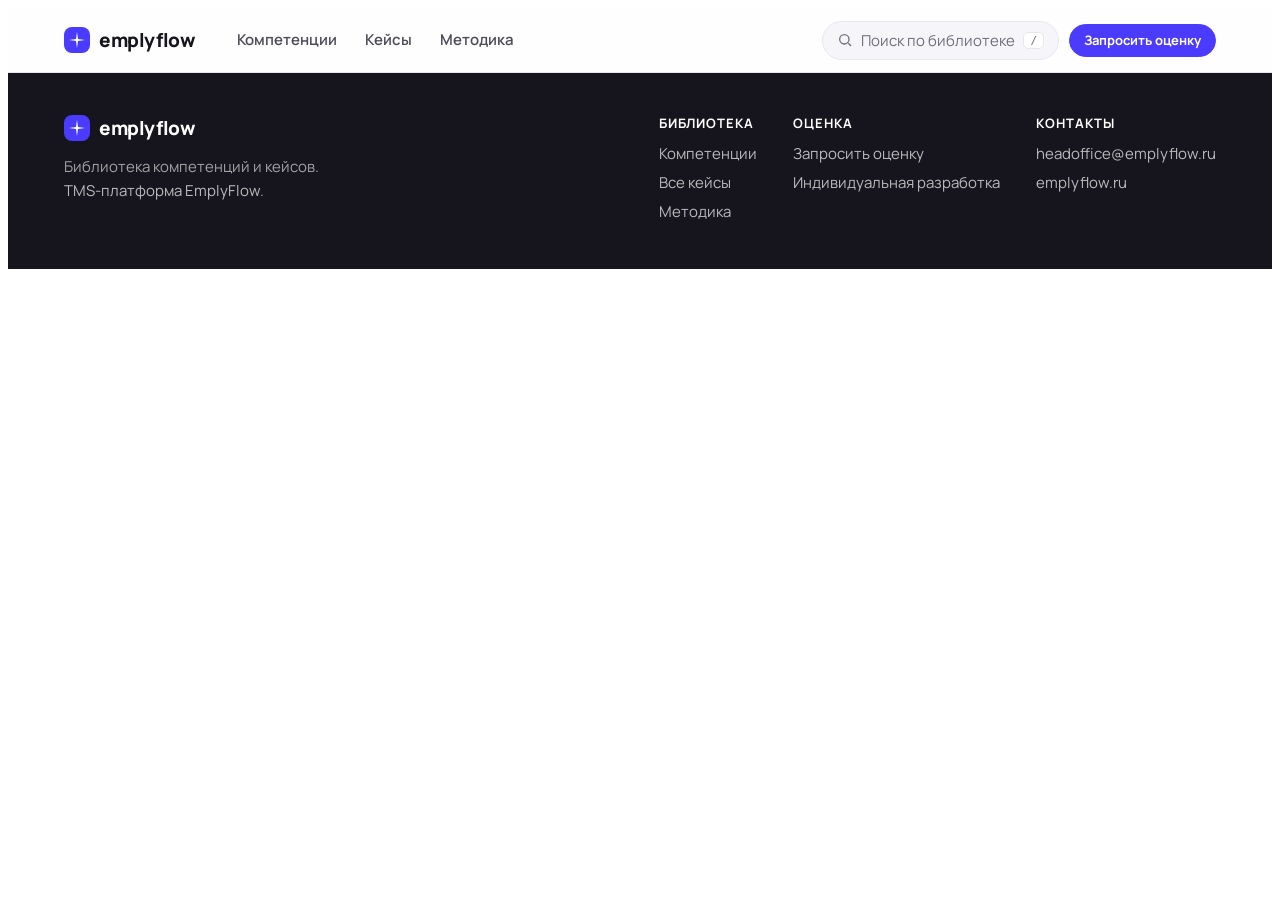
==== commit 66da6640: "Trim methodology intro paragraph Co-authored-by: Cursor <cursoragent@cursor.com>" ====
--- a/index.html
+++ b/index.html
@@ -1267,7 +1267,7 @@
         +'<nav class="crumbs"><a href="/hub/">Библиотека</a><span class="sep">→</span><span>Методика</span></nav>'
         +'<div class="eyebrow" style="margin-bottom:12px">Как устроена оценка</div>'
         +'<h1 class="h1">Методика EmplyFlow</h1>'
-        +'<p class="sub">Каждый кейс разрабатывается по регламентам и принципам EmplyFlow: от модели компетенции и поведенческих индикаторов до реалистичной рабочей ситуации. Сначала — генерация с ИИ, затем валидация экспертом‑тренером: проверяются наблюдаемость поведения, уровни проявления и применимость в оценке. Это не «тест из интернета», а связанная цепочка, где каждый шаг отвечает на вопрос — что именно мы измеряем и как это видно в работе.</p>'
+        +'<p class="sub">Каждый кейс разрабатывается по регламентам и принципам EmplyFlow: от модели компетенции и поведенческих индикаторов до реалистичной рабочей ситуации. Сначала — генерация с ИИ, затем валидация экспертом‑тренером: проверяются наблюдаемость поведения, уровни проявления и применимость в оценке.</p>'
       +'</div></section>'
       +'<div class="wrap"><div style="max-width:820px;margin:0 auto;padding:36px 0 60px">'
         +'<div class="cblock"><h2 class="h2">Цепочка оценки</h2>'
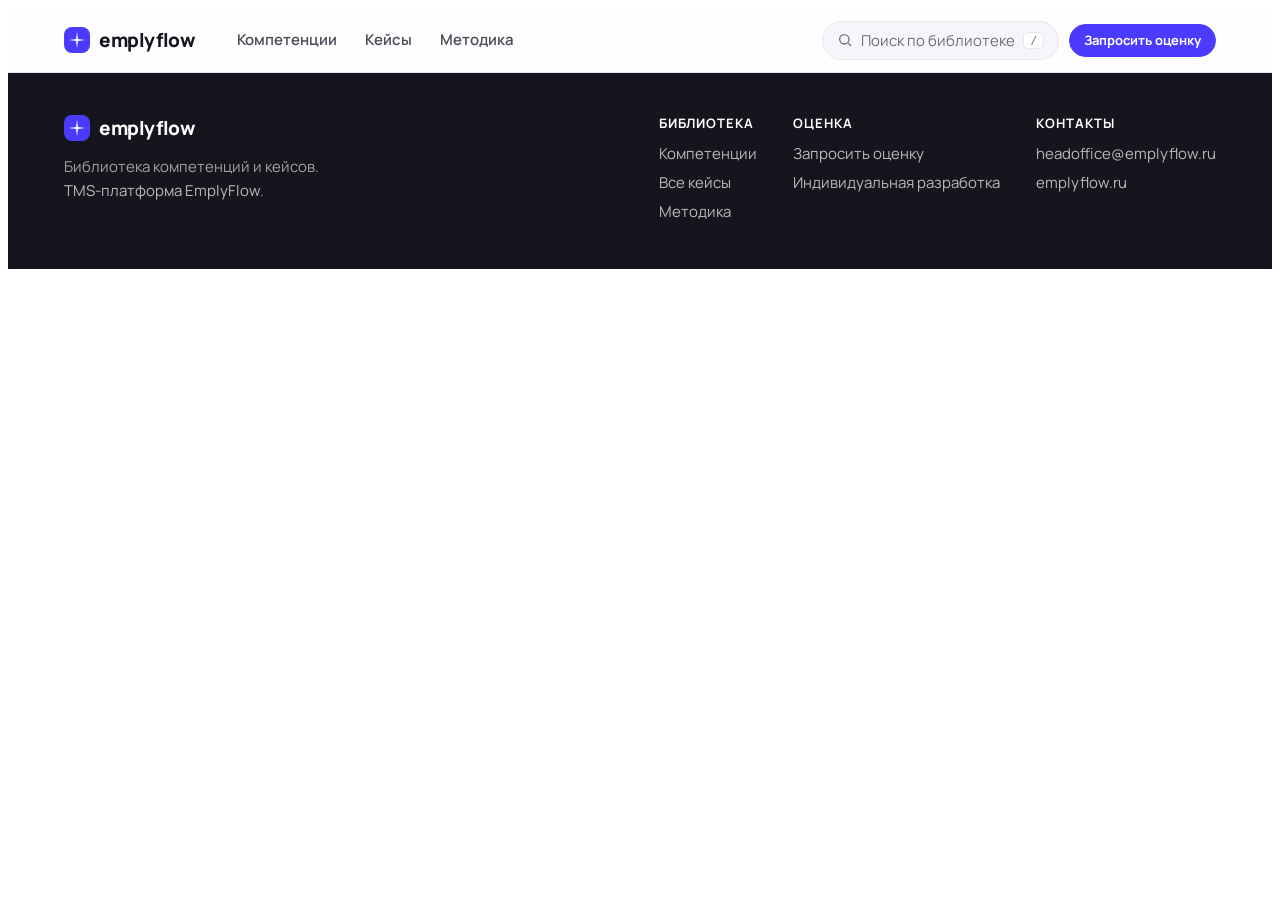
==== commit 23f01780: "Style methodology open/platform blocks as bento cards Co-authored-by: Cursor <cursoragent@cursor.com" ====
--- a/index.html
+++ b/index.html
@@ -368,8 +368,19 @@
 #efhub .cta-inline .txt{font-weight:700;color:var(--accent-ink);min-width:0;flex:1 1 220px}
 #efhub .cta-inline .txt span{display:block;font-weight:500;color:var(--ink-2);font-size:var(--f-sm)}
 #efhub .cta-inline .btn{flex:none;max-width:100%}
-#efhub .code-demo{display:grid;grid-template-columns:minmax(0,1fr) minmax(0,1fr);gap:16px;min-width:0;width:100%}
-#efhub .code-demo > *{min-width:0;max-width:100%;box-sizing:border-box;overflow-wrap:anywhere}
+#efhub .code-demo{display:grid;grid-template-columns:minmax(0,1fr) minmax(0,1fr);gap:14px;min-width:0;width:100%}
+#efhub .bento-card{min-width:0;max-width:100%;box-sizing:border-box;overflow:hidden;position:relative;
+  padding:20px;border-radius:var(--r-lg);border:1px solid var(--line);background:#fff;box-shadow:var(--shadow-pop)}
+#efhub .bento-card::after{content:"";position:absolute;right:-70px;top:-70px;width:220px;height:220px;border-radius:50%;
+  background:radial-gradient(circle,rgba(74,59,255,.18),transparent 70%);pointer-events:none}
+#efhub .bento-title{color:var(--ink);font-size:11px;font-weight:800;text-transform:uppercase;letter-spacing:.08em;margin-bottom:12px}
+#efhub .bento-list{margin:0;padding-left:18px;color:var(--ink-2);font-size:var(--f-sm)}
+#efhub .bento-list li{margin-bottom:8px}
+#efhub .bento-card--open .bento-title{color:var(--k-adapt-ink)}
+#efhub .bento-card--platform{border-color:#e6d6da;background:linear-gradient(180deg,rgba(255,255,255,.55),transparent 70%),var(--k-comm-tint)}
+#efhub .bento-card--platform::after{background:radial-gradient(circle,rgba(255,96,158,.18),transparent 70%)}
+#efhub .bento-card--platform .bento-title{color:var(--k-comm-ink)}
+#efhub .bento-card--platform .bento-list{color:var(--k-comm-ink)}
 
 /* sticky TOC */
 #efhub .toc{position:sticky;top:76px}
@@ -1284,10 +1295,9 @@
           +'<li><span class="bullet"></span><span>Одни и те же индикаторы работают на подборе, в Performance Review, в кадровом резерве и при построении ИПР.</span></li>'
         +'</ul></div>'
         +'<div class="cblock"><h2 class="h2">Что открыто, а что остаётся на платформе</h2>'
-          +'<p class="muted sm" style="margin-bottom:16px">Публичная библиотека намеренно не содержит того, что сломало бы валидность оценки. Всё «закрытое» физически отсутствует в этой библиотеке.</p>'
           +'<div class="code-demo">'
-            +'<div style="padding:18px;border-radius:var(--r-md);border:1px solid var(--line);background:#fff"><div class="eyebrow" style="color:var(--k-adapt-ink);margin-bottom:10px">Открыто в библиотеке</div><ul style="margin:0;padding-left:18px;color:var(--ink-2);font-size:var(--f-sm)">'+pub.map(function(x){return '<li style="margin-bottom:6px">'+esc(x)+'</li>';}).join('')+'</ul></div>'
-            +'<div style="padding:18px;border-radius:var(--r-md);border:1px solid #e6d6da;background:var(--k-comm-tint)"><div class="eyebrow" style="color:var(--k-comm-ink);margin-bottom:10px">Только на платформе</div><ul style="margin:0;padding-left:18px;color:var(--k-comm-ink);font-size:var(--f-sm)">'+priv.map(function(x){return '<li style="margin-bottom:6px">'+esc(x)+'</li>';}).join('')+'</ul></div>'
+            +'<div class="bento-card bento-card--open"><div class="bento-title">Открыто в библиотеке</div><ul class="bento-list">'+pub.map(function(x){return '<li>'+esc(x)+'</li>';}).join('')+'</ul></div>'
+            +'<div class="bento-card bento-card--platform"><div class="bento-title">Только на платформе</div><ul class="bento-list">'+priv.map(function(x){return '<li>'+esc(x)+'</li>';}).join('')+'</ul></div>'
           +'</div></div>'
         +'<div class="cta-inline" style="margin-top:8px"><div class="txt">Готовы измерить компетенции у своих сотрудников?<span>Кейси проведёт интервью по кейсам и соберёт персональный отчёт по индикаторам.</span></div><button class="btn btn--accent" data-lead=\'{"source":"methodology"}\'>Запросить оценку сотрудников</button></div>'
       +'</div></div>';
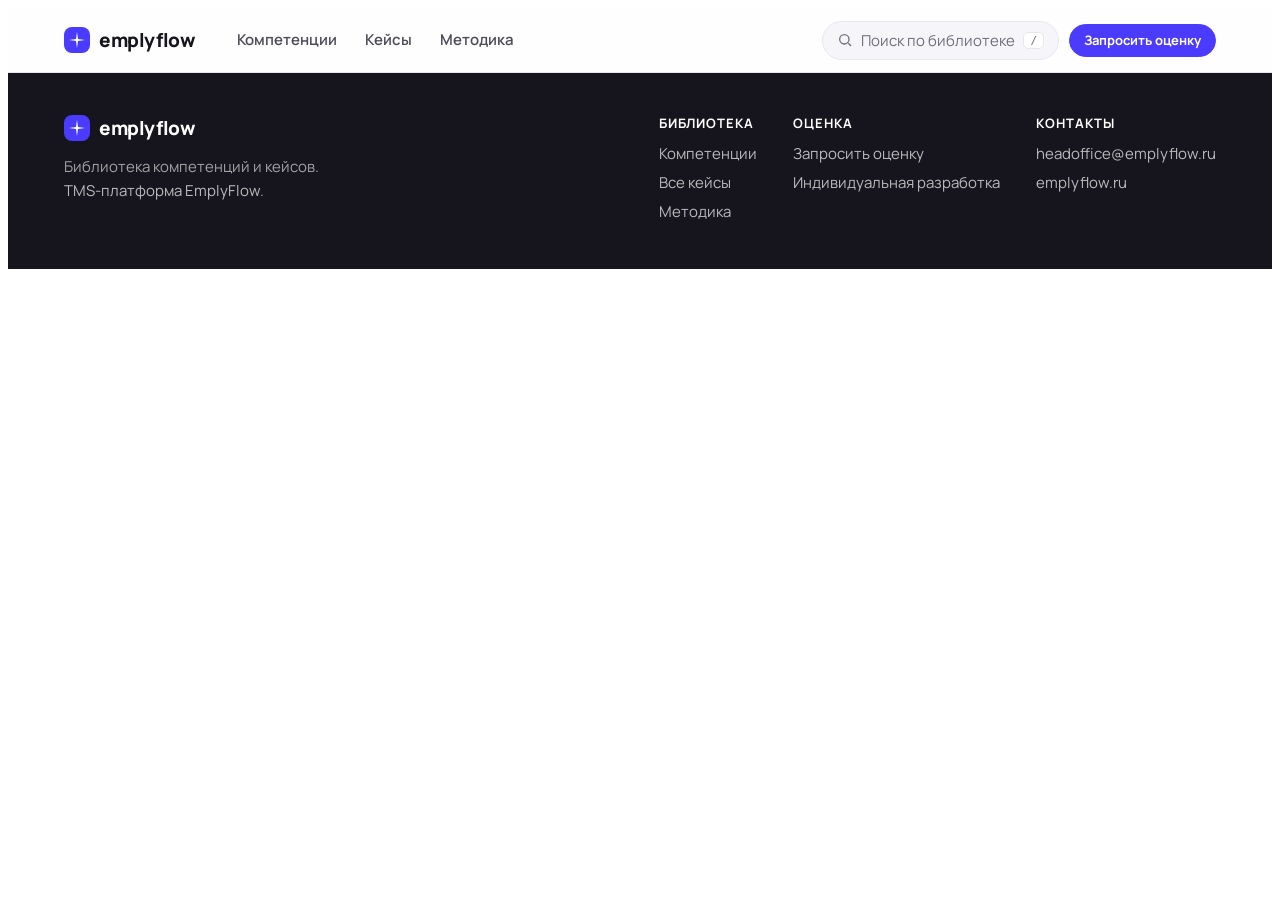
==== commit 905c51bd: "Add Google tag gtag.js (G-4ZMJ8R420Y) on Hub Reuse the same GA4 measurement ID as emplyflow.ru with " ====
--- a/index.html
+++ b/index.html
@@ -792,8 +792,8 @@
     </div>
   </div>
 
-  <!-- LEAD MODAL -->
-  <div class="backdrop" id="leadBackdrop"><div class="modal" role="dialog" aria-modal="true" aria-label="Заявка на AI-тестирование" id="leadModal"></div></div>
+  <!-- LEAD MODAL (data-clarity-mask: hide PII in Microsoft Clarity recordings) -->
+  <div class="backdrop" id="leadBackdrop"><div class="modal" role="dialog" aria-modal="true" aria-label="Заявка на AI-тестирование" id="leadModal" data-clarity-mask="true"></div></div>
   <div class="toast" id="toast"></div>
 
 </div>
@@ -815,6 +815,31 @@
 <script>window.HUB_YM_ID=window.HUB_YM_ID||'__YM_ID__';</script>
 <script src="/hub/hub-analytics.js"></script>
 <script src="/hub/hub-data.js"></script>
+<!-- Google tag (gtag.js) G-4ZMJ8R420Y (same as emplyflow.ru; load once) -->
+<script async src="https://www.googletagmanager.com/gtag/js?id=G-4ZMJ8R420Y"></script>
+<script>
+(function(){
+  if(window.__efGtagLoaded)return;
+  window.__efGtagLoaded=true;
+  window.dataLayer=window.dataLayer||[];
+  function gtag(){dataLayer.push(arguments);}
+  window.gtag=gtag;
+  gtag('js',new Date());
+  gtag('config','G-4ZMJ8R420Y');
+})();
+</script>
+<!-- Microsoft Clarity y09sx09973 (same project as emplyflow.ru; load once) -->
+<script type="text/javascript">
+(function(){
+  if(window.__efClarityLoaded)return;
+  window.__efClarityLoaded=true;
+  (function(c,l,a,r,i,t,y){
+    c[a]=c[a]||function(){(c[a].q=c[a].q||[]).push(arguments)};
+    t=l.createElement(r);t.async=1;t.src="https://www.clarity.ms/tag/"+i;
+    y=l.getElementsByTagName(r)[0];y.parentNode.insertBefore(t,y);
+  })(window,document,"clarity","script","y09sx09973");
+})();
+</script>
 <script>
 (function(){
   var id=window.HUB_YM_ID;
@@ -1268,9 +1293,9 @@
 
   /* ======================= METHODOLOGY [REUSE: chain graphic + level logic shared with competency pages] ======================= */
   function renderMethodology(){
-    var lvl=[['Низкий','Поведение отсутствует или проявляется несистемно и создаёт риски.','#c9c9d4','var(--ink-3)'],
-             ['Базовый','Принципы понятны, работают в типовых ситуациях, в сложных нужна поддержка.','var(--k-crit)','var(--k-crit-ink)'],
-             ['Продвинутый','Действует системно, сам выбирает способ работы, учитывает последствия.','var(--k-adapt)','var(--k-adapt-ink)']];
+    var lvl=[['Низкий','Индикатор почти не проявляется: действия хаотичны или сводятся к общим словам. Часто игнорируются входные данные/ограничения, решения не доводятся до результата, растут риски.','#c9c9d4','var(--ink-3)'],
+             ['Базовый','Индикатор проявляется в типовых задачах: есть понятная логика действий, но она неустойчива. В сложных ситуациях теряется контекст, не хватает проверок и проработки рисков; качество зависит от подсказок.','var(--k-crit)','var(--k-crit-ink)'],
+             ['Продвинутый','Индикатор проявляется системно: человек выбирает подход под задачу, проверяет результат по критериям, учитывает ограничения и последствия. Превращает ситуацию в план действий и объясняет решения так, что их можно повторить.','var(--k-adapt)','var(--k-adapt-ink)']];
     var pub=['Модель компетенции и подзаголовок','Названия и описания индикаторов','«Мягкие» формулировки трёх уровней','Рабочие ситуации, роли, исходные данные','Что проверяет кейс'];
     var priv=['Веса индикаторов','Шкалы и правила расчёта баллов','Эталонные ответы и «правильные» решения','Красные флаги','Системные промпты и лимиты уточняющих вопросов'];
     view.innerHTML=
@@ -1287,9 +1312,10 @@
           +'<div class="mstep"><div class="mn">2</div><h4>Поведенческие индикаторы</h4><p>6–7 наблюдаемых проявлений, каждое с описанием трёх уровней — что видно в работе.</p><span class="arrow">'+arrowSVG+'</span></div>'
           +'<div class="mstep"><div class="mn">3</div><h4>Рабочая ситуация</h4><p>Реалистичный кейс, где индикаторы проявляются в действии, а не в словах о себе.</p></div>'
           +'</div></div>'
-        +'<div class="cblock"><h2 class="h2">Три уровня — одинаковая логика для всех компетенций</h2>'
+        +'<div class="cblock"><h2 class="h2">Задается единая шкала оценки.</h2>'
+          +'<p class="muted" style="margin-top:6px">Для каждой компетенции мы прорабатываем шкалу оценки её индикаторов. На платформе шкала может содержать любое число уровней — именно по ней ИИ сопоставляет поведение участника с эталонными признаками и формирует оценку. Ниже — пример шкалы для одного индикатора.</p>'
           +'<div class="ltable" style="margin-top:6px">'+lvl.map(function(l){return '<div class="ltrow" style="grid-template-columns:150px 1fr"><div class="lt-c ind" style="display:flex;align-items:center;gap:9px"><span class="kdot" style="background:'+l[2]+'"></span>'+l[0]+'</div><div class="lt-c">'+esc(l[1])+'</div></div>';}).join('')+'</div></div>'
-        +'<div class="cblock"><h2 class="h2">Почему оценка по кейсам, а не по резюме</h2><ul class="whylist">'
+        +'<div class="cblock"><h2 class="h2">В чем оценка по кейсам превосходит стандартный скрининг резюме</h2><ul class="whylist">'
           +'<li><span class="bullet"></span><span>Самооценка и резюме не различают уровни: «уверенно владею» пишут все. Разницу видно только в поведении.</span></li>'
           +'<li><span class="bullet"></span><span>Кейс ставит человека в реалистичную ситуацию с ограничениями — и показывает, как он реально принимает решения.</span></li>'
           +'<li><span class="bullet"></span><span>Одни и те же индикаторы работают на подборе, в Performance Review, в кадровом резерве и при построении ИПР.</span></li>'
